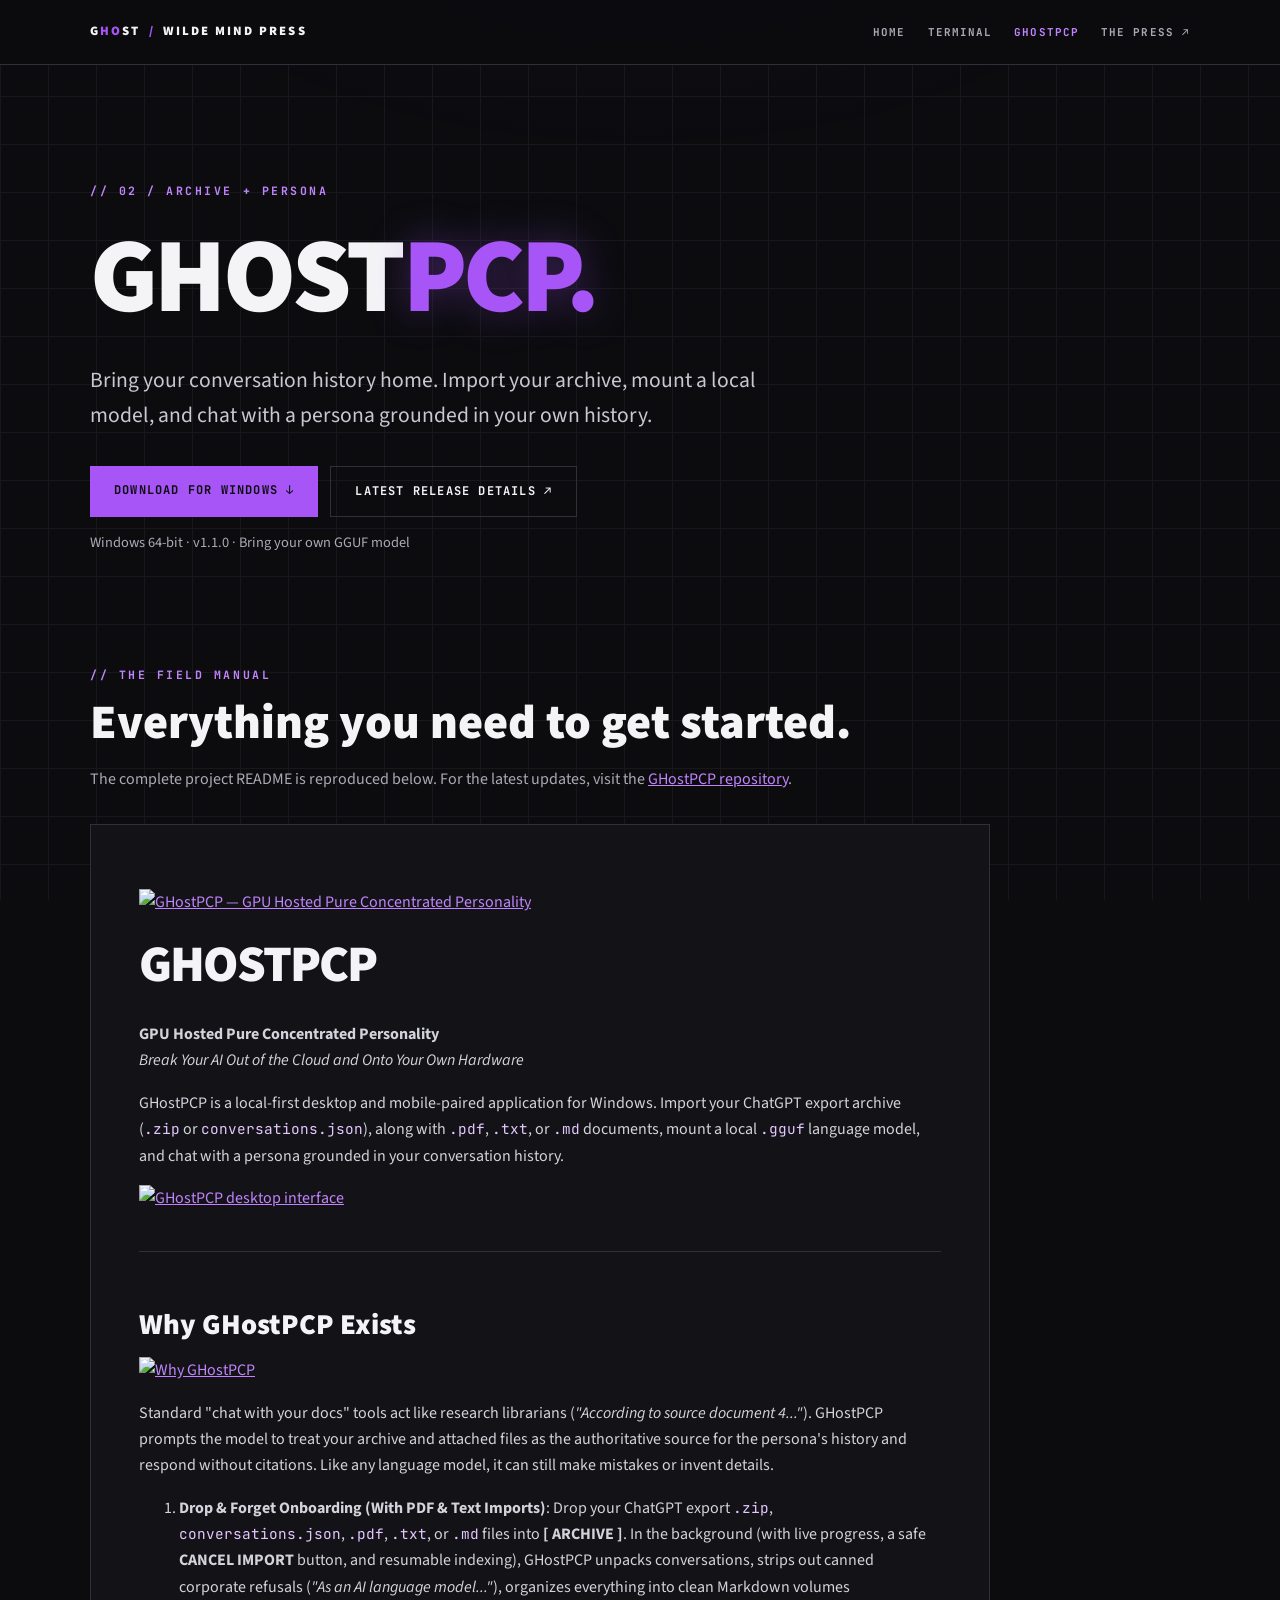
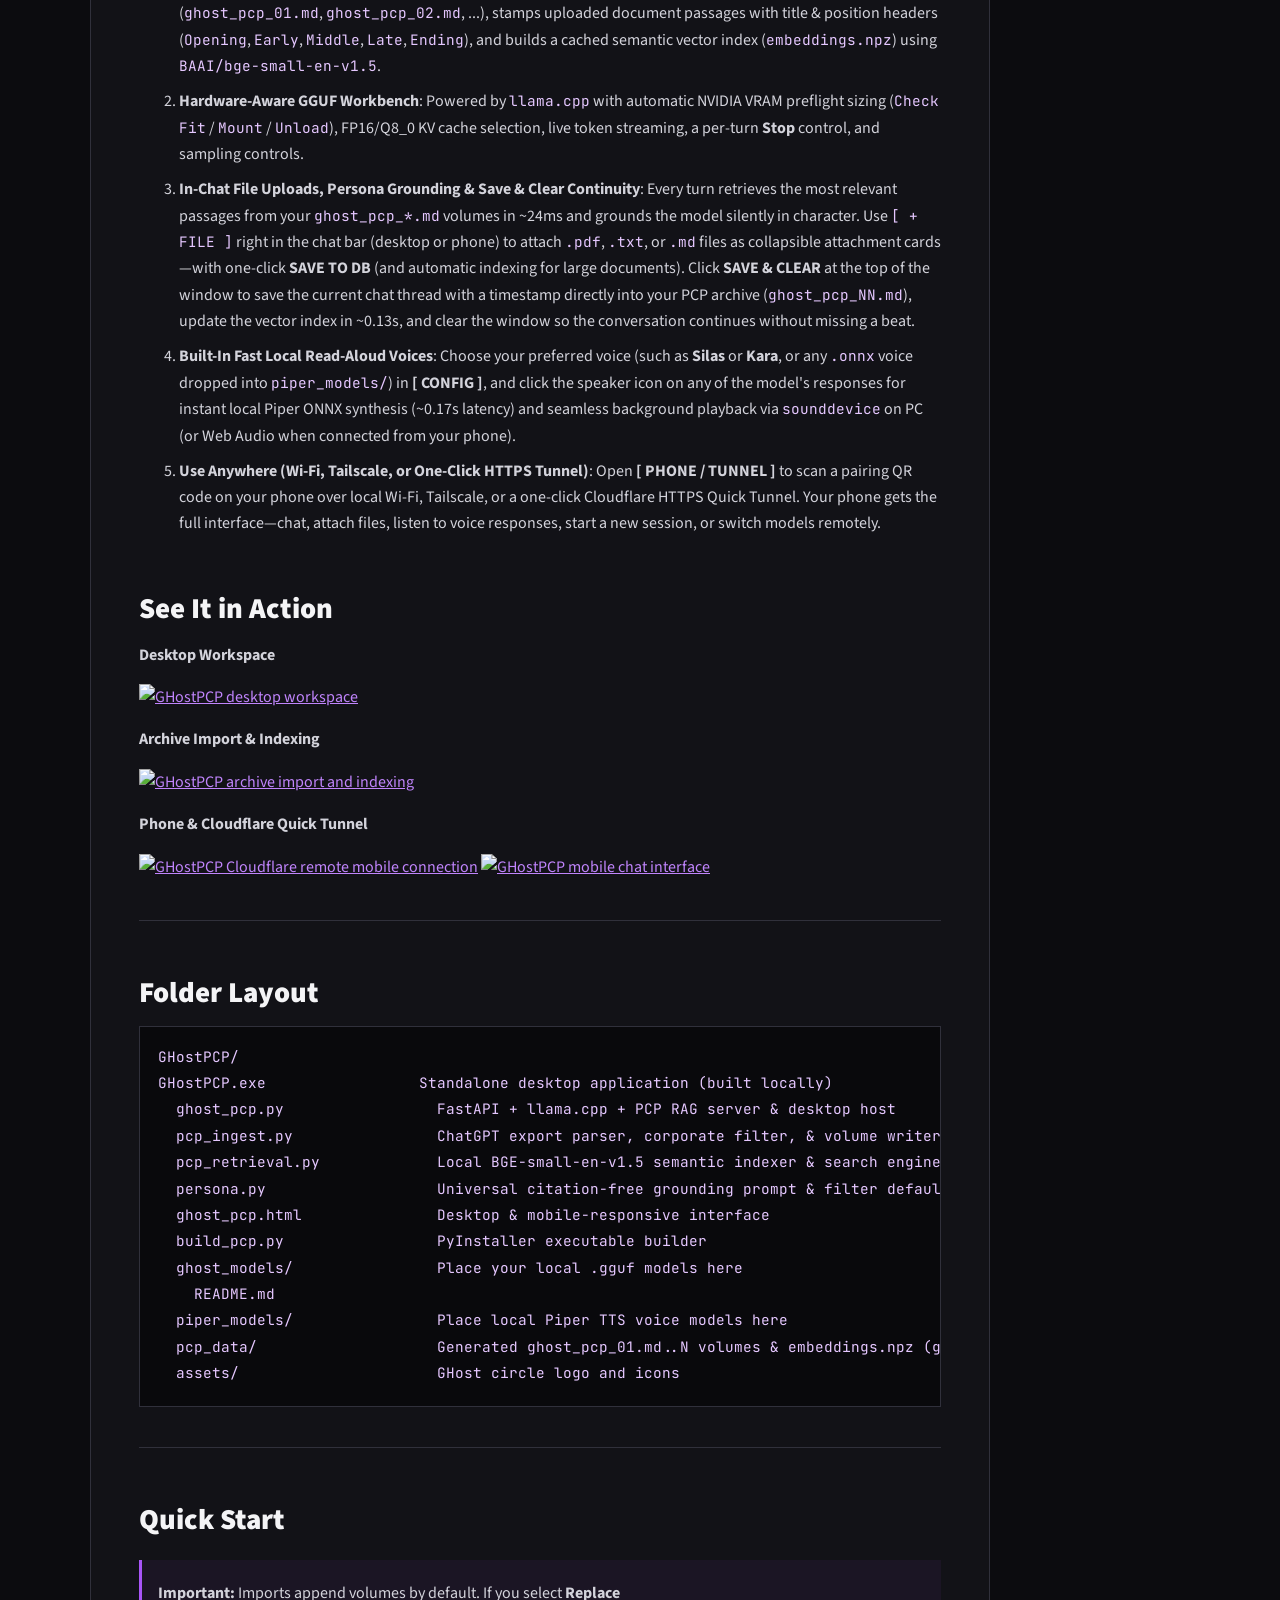
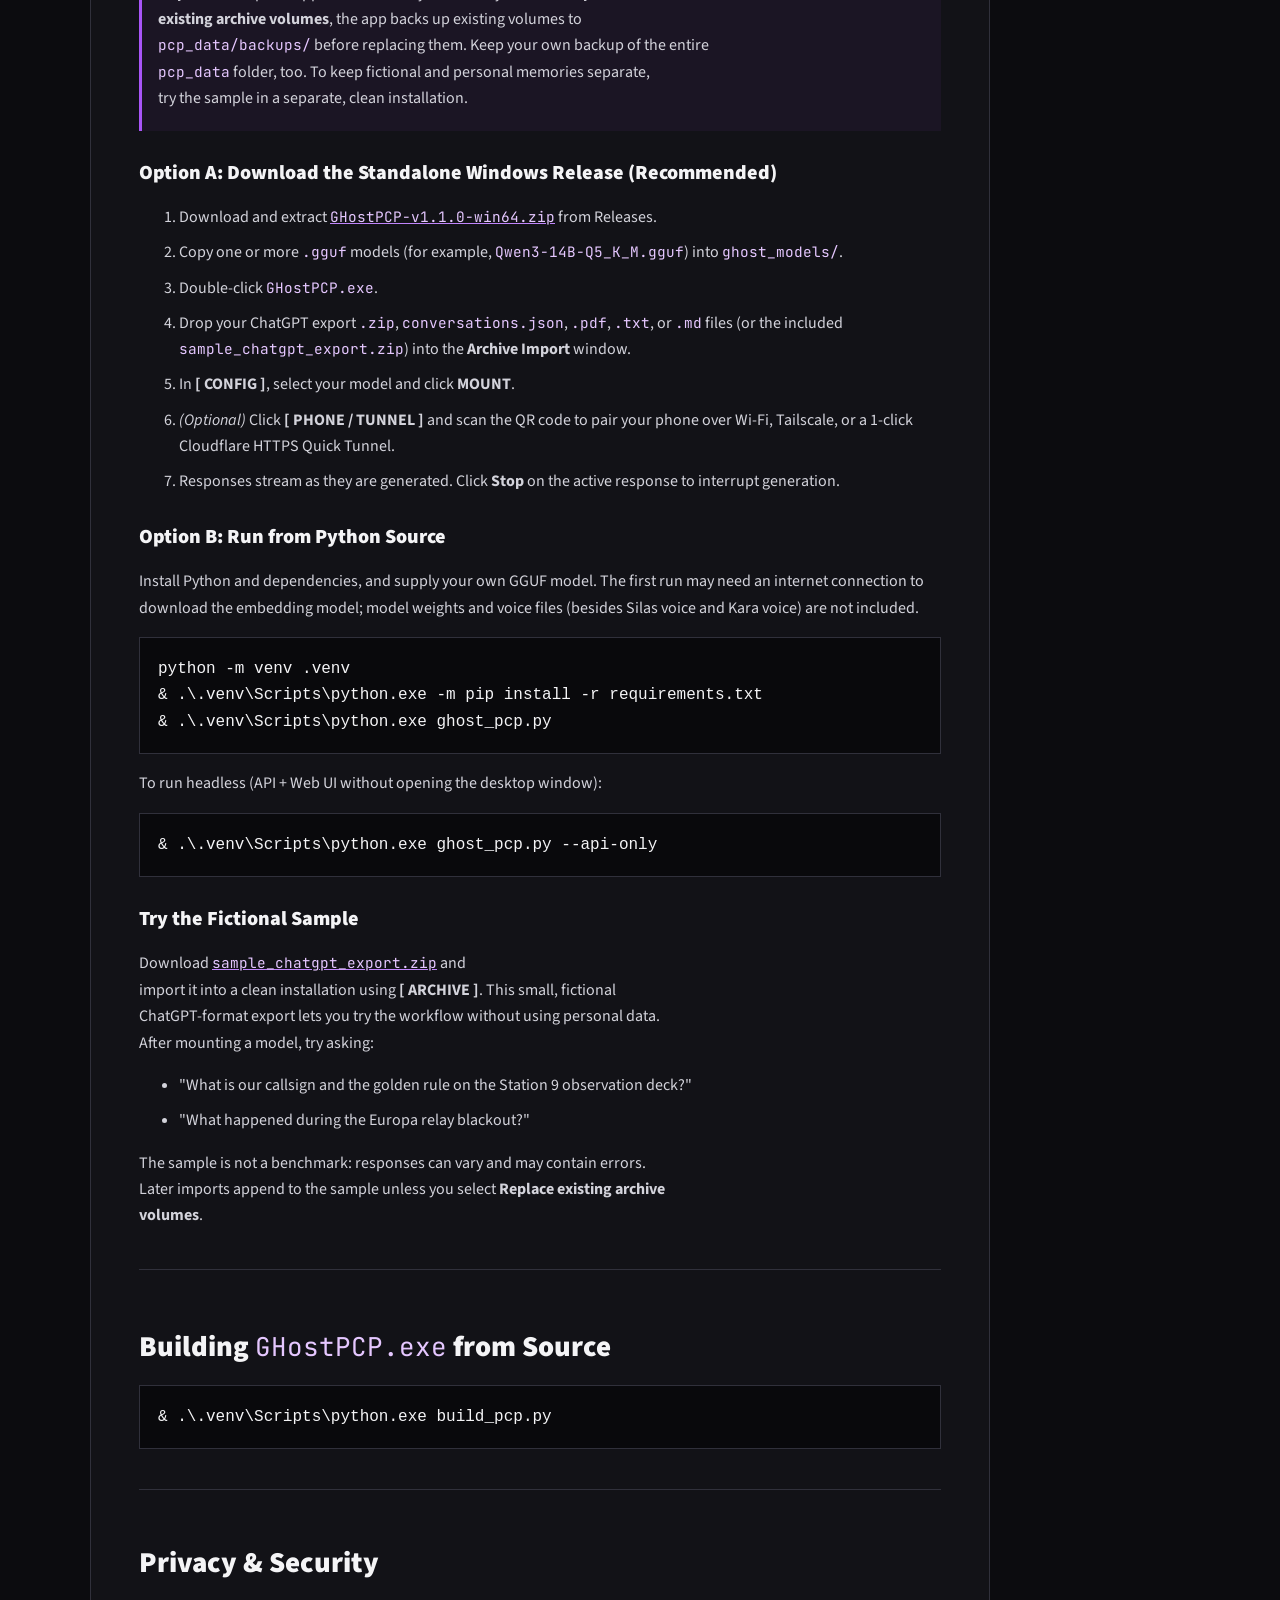
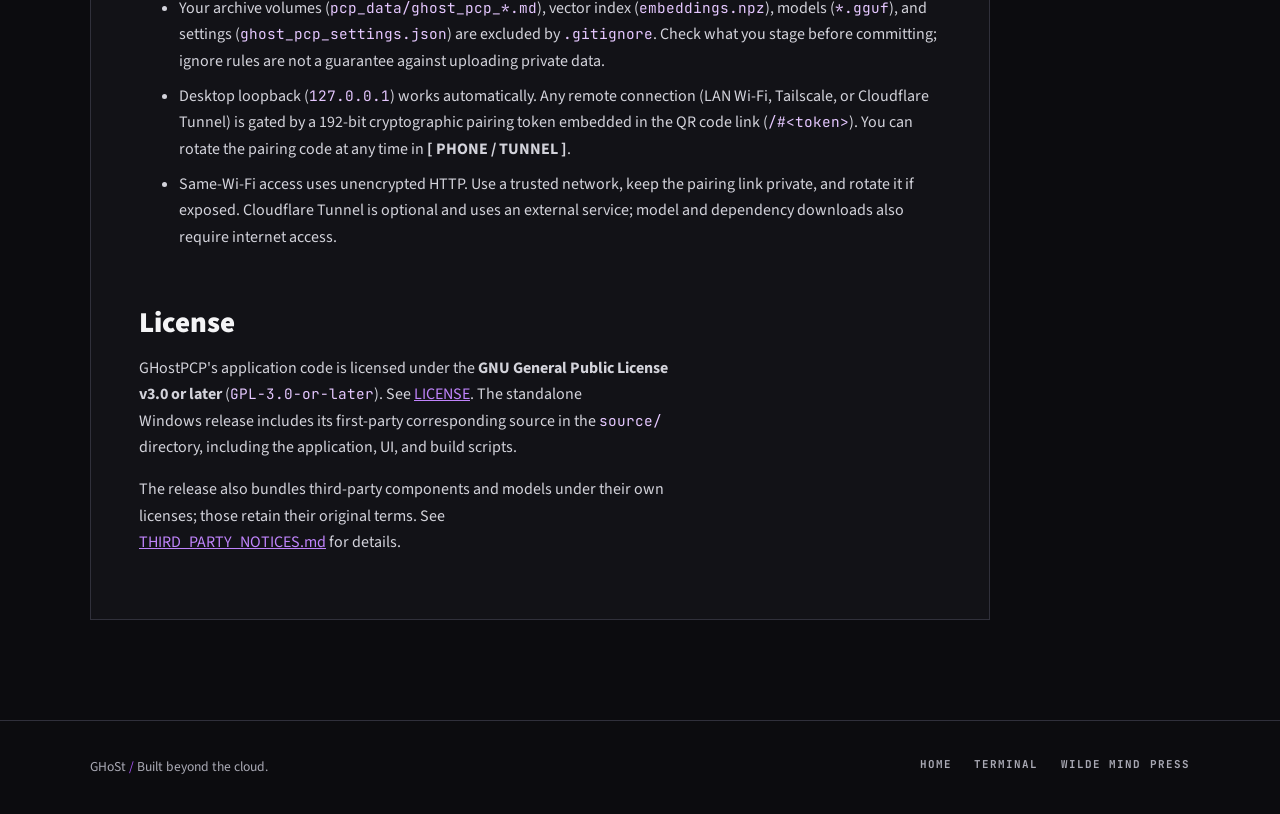
==== ghostpcp.html @ b147efc0 "Build GHoSt product website Co-authored-by: Copilot <223556219+Copilot@users.noreply.github.com>" ====
<!doctype html>
<html lang="en">
<head>
  <meta charset="utf-8">
  <meta name="viewport" content="width=device-width, initial-scale=1">
  <meta name="description" content="Download GHostPCP, a local-first AI chat app grounded in your conversation archive.">
  <title>GHostPCP | GHoSt</title>
  <link rel="icon" href="https://wildemindpress.com/favicon_new.png">
  <link rel="preconnect" href="https://fonts.googleapis.com">
  <link rel="preconnect" href="https://fonts.gstatic.com" crossorigin>
  <link href="https://fonts.googleapis.com/css2?family=Source+Sans+3:wght@400;600;700;900&family=JetBrains+Mono:wght@400;700&display=swap" rel="stylesheet">
  <link rel="stylesheet" href="style.css">
</head>
<body>
  <a class="skip-link" href="#main">Skip to content</a>
  <header class="site-header">
    <nav class="wrap nav" aria-label="Main navigation">
      <a class="brand" href="index.html">G<span>Ho</span>St <span class="brand-divider">/</span> Wilde Mind Press</a>
      <div class="nav-links">
        <a href="index.html">Home</a>
        <a href="terminal.html">Terminal</a>
        <a href="ghostpcp.html" aria-current="page">GHostPCP</a>
        <a href="https://wildemindpress.com/">The Press ↗</a>
      </div>
    </nav>
  </header>
  <main id="main" class="wrap">
    <section class="product-hero">
      <p class="kicker">// 02 / archive + persona</p>
      <h1>GHost<span>PCP.</span></h1>
      <p class="lede">Bring your conversation history home. Import your archive, mount a local model, and chat with a persona grounded in your own history.</p>
      <div class="button-row">
        <a class="button" href="https://github.com/realkellyspear/GHostPCP/releases/download/v1.1.0/GHostPCP-v1.1.0-win64.zip">Download for Windows ↓</a>
        <a class="button button-outline" href="https://github.com/realkellyspear/GHostPCP/releases/latest">Latest release details ↗</a>
      </div>
      <p class="fine-print">Windows 64-bit · v1.1.0 · Bring your own GGUF model</p>
    </section>
    <section class="docs-section" aria-labelledby="docs-title">
      <p class="kicker">// the field manual</p>
      <h2 id="docs-title">Everything you need to get started.</h2>
      <p class="docs-intro">The complete project README is reproduced below. For the latest updates, visit the <a href="https://github.com/realkellyspear/GHostPCP">GHostPCP repository</a>.</p>
      <div class="readme">
        <p dir="auto"><a target="_blank" rel="noopener noreferrer" href="https://raw.githubusercontent.com/realkellyspear/GHostPCP/main/GHostPCP%20Promo/1github_banner.jpg"><img src="https://raw.githubusercontent.com/realkellyspear/GHostPCP/main/GHostPCP%20Promo/1github_banner.jpg" alt="GHostPCP — GPU Hosted Pure Concentrated Personality" style="max-width: 100%;"></a></p>
<h1 dir="auto">GHostPCP</h1>
<p dir="auto"><strong>GPU Hosted Pure Concentrated Personality</strong><br>
<em>Break Your AI Out of the Cloud and Onto Your Own Hardware</em></p>
<p dir="auto">GHostPCP is a local-first desktop and mobile-paired application for Windows. Import your ChatGPT export archive (<code class="notranslate">.zip</code> or <code class="notranslate">conversations.json</code>), along with <code class="notranslate">.pdf</code>, <code class="notranslate">.txt</code>, or <code class="notranslate">.md</code> documents, mount a local <code class="notranslate">.gguf</code> language model, and chat with a persona grounded in your conversation history.</p>
<p dir="auto"><a target="_blank" rel="noopener noreferrer" href="https://raw.githubusercontent.com/realkellyspear/GHostPCP/main/GHostPCP%20Promo/ghost_pcp_first_screen.png"><img src="https://raw.githubusercontent.com/realkellyspear/GHostPCP/main/GHostPCP%20Promo/ghost_pcp_first_screen.png" alt="GHostPCP desktop interface" style="max-width: 100%;"></a></p>
<hr>
<h2 dir="auto">Why GHostPCP Exists</h2>
<p dir="auto"><a target="_blank" rel="noopener noreferrer" href="https://raw.githubusercontent.com/realkellyspear/GHostPCP/main/GHostPCP%20Promo/why_gpcp.png"><img src="https://raw.githubusercontent.com/realkellyspear/GHostPCP/main/GHostPCP%20Promo/why_gpcp.png" alt="Why GHostPCP" style="max-width: 100%;"></a></p>
<p dir="auto">Standard "chat with your docs" tools act like research librarians (<em>"According to source document 4..."</em>). GHostPCP prompts the model to treat your archive and attached files as the authoritative source for the persona's history and respond without citations. Like any language model, it can still make mistakes or invent details.</p>
<ol dir="auto">
<li><strong>Drop &amp; Forget Onboarding (With PDF &amp; Text Imports)</strong>: Drop your ChatGPT export <code class="notranslate">.zip</code>, <code class="notranslate">conversations.json</code>, <code class="notranslate">.pdf</code>, <code class="notranslate">.txt</code>, or <code class="notranslate">.md</code> files into <strong>[ ARCHIVE ]</strong>. In the background (with live progress, a safe <strong>CANCEL IMPORT</strong> button, and resumable indexing), GHostPCP unpacks conversations, strips out canned corporate refusals (<em>"As an AI language model..."</em>), organizes everything into clean Markdown volumes (<code class="notranslate">ghost_pcp_01.md</code>, <code class="notranslate">ghost_pcp_02.md</code>, ...), stamps uploaded document passages with title &amp; position headers (<code class="notranslate">Opening</code>, <code class="notranslate">Early</code>, <code class="notranslate">Middle</code>, <code class="notranslate">Late</code>, <code class="notranslate">Ending</code>), and builds a cached semantic vector index (<code class="notranslate">embeddings.npz</code>) using <code class="notranslate">BAAI/bge-small-en-v1.5</code>.</li>
<li><strong>Hardware-Aware GGUF Workbench</strong>: Powered by <code class="notranslate">llama.cpp</code> with automatic NVIDIA VRAM preflight sizing (<code class="notranslate">Check Fit</code> / <code class="notranslate">Mount</code> / <code class="notranslate">Unload</code>), FP16/Q8_0 KV cache selection, live token streaming, a per-turn <strong>Stop</strong> control, and sampling controls.</li>
<li><strong>In-Chat File Uploads, Persona Grounding &amp; Save &amp; Clear Continuity</strong>: Every turn retrieves the most relevant passages from your <code class="notranslate">ghost_pcp_*.md</code> volumes in ~24ms and grounds the model silently in character. Use <strong><code class="notranslate">[ + FILE ]</code></strong> right in the chat bar (desktop or phone) to attach <code class="notranslate">.pdf</code>, <code class="notranslate">.txt</code>, or <code class="notranslate">.md</code> files as collapsible attachment cards—with one-click <strong>SAVE TO DB</strong> (and automatic indexing for large documents). Click <strong>SAVE &amp; CLEAR</strong> at the top of the window to save the current chat thread with a timestamp directly into your PCP archive (<code class="notranslate">ghost_pcp_NN.md</code>), update the vector index in ~0.13s, and clear the window so the conversation continues without missing a beat.</li>
<li><strong>Built-In Fast Local Read-Aloud Voices</strong>: Choose your preferred voice (such as <strong>Silas</strong> or <strong>Kara</strong>, or any <code class="notranslate">.onnx</code> voice dropped into <code class="notranslate">piper_models/</code>) in <strong>[ CONFIG ]</strong>, and click the speaker icon on any of the model's responses for instant local Piper ONNX synthesis (~0.17s latency) and seamless background playback via <code class="notranslate">sounddevice</code> on PC (or Web Audio when connected from your phone).</li>
<li><strong>Use Anywhere (Wi-Fi, Tailscale, or One-Click HTTPS Tunnel)</strong>: Open <strong>[ PHONE / TUNNEL ]</strong> to scan a pairing QR code on your phone over local Wi-Fi, Tailscale, or a one-click Cloudflare HTTPS Quick Tunnel. Your phone gets the full interface—chat, attach files, listen to voice responses, start a new session, or switch models remotely.</li>
</ol>
<h2 dir="auto">See It in Action</h2>
<p dir="auto"><strong>Desktop Workspace</strong></p>
<p dir="auto"><a target="_blank" rel="noopener noreferrer" href="https://raw.githubusercontent.com/realkellyspear/GHostPCP/main/GHostPCP%20Promo/pcp_welcome.png"><img src="https://raw.githubusercontent.com/realkellyspear/GHostPCP/main/GHostPCP%20Promo/pcp_welcome.png" alt="GHostPCP desktop workspace" width="700" style="max-width: 100%;"></a></p>
<p dir="auto"><strong>Archive Import &amp; Indexing</strong></p>
<p dir="auto"><a target="_blank" rel="noopener noreferrer" href="https://raw.githubusercontent.com/realkellyspear/GHostPCP/main/GHostPCP%20Promo/ingest_screen.png"><img src="https://raw.githubusercontent.com/realkellyspear/GHostPCP/main/GHostPCP%20Promo/ingest_screen.png" alt="GHostPCP archive import and indexing" width="600" style="max-width: 100%;"></a></p>
<p dir="auto"><strong>Phone &amp; Cloudflare Quick Tunnel</strong></p>
<p dir="auto"><a target="_blank" rel="noopener noreferrer" href="https://raw.githubusercontent.com/realkellyspear/GHostPCP/main/GHostPCP%20Promo/cloudflare_page.png"><img src="https://raw.githubusercontent.com/realkellyspear/GHostPCP/main/GHostPCP%20Promo/cloudflare_page.png" alt="GHostPCP Cloudflare remote mobile connection" width="400" style="max-width: 100%;"></a> <a target="_blank" rel="noopener noreferrer" href="https://raw.githubusercontent.com/realkellyspear/GHostPCP/main/GHostPCP%20Promo/pcp_phone.png"><img src="https://raw.githubusercontent.com/realkellyspear/GHostPCP/main/GHostPCP%20Promo/pcp_phone.png" alt="GHostPCP mobile chat interface" width="260" style="max-width: 100%;"></a></p>
<hr>
<h2 dir="auto">Folder Layout</h2>
<pre lang="text" class="notranslate"><code class="notranslate">GHostPCP/
GHostPCP.exe                 Standalone desktop application (built locally)
  ghost_pcp.py                 FastAPI + llama.cpp + PCP RAG server &amp; desktop host
  pcp_ingest.py                ChatGPT export parser, corporate filter, &amp; volume writer
  pcp_retrieval.py             Local BGE-small-en-v1.5 semantic indexer &amp; search engine
  persona.py                   Universal citation-free grounding prompt &amp; filter defaults
  ghost_pcp.html               Desktop &amp; mobile-responsive interface
  build_pcp.py                 PyInstaller executable builder
  ghost_models/                Place your local .gguf models here
    README.md
  piper_models/                Place local Piper TTS voice models here
  pcp_data/                    Generated ghost_pcp_01.md..N volumes &amp; embeddings.npz (git-ignored)
  assets/                      GHost circle logo and icons
</code></pre>
<hr>
<h2 dir="auto">Quick Start</h2>
<blockquote>
<p dir="auto"><strong>Important:</strong> Imports append volumes by default. If you select <strong>Replace<br>
existing archive volumes</strong>, the app backs up existing volumes to<br>
<code class="notranslate">pcp_data/backups/</code> before replacing them. Keep your own backup of the entire<br>
<code class="notranslate">pcp_data</code> folder, too. To keep fictional and personal memories separate,<br>
try the sample in a separate, clean installation.</p>
</blockquote>
<h3 dir="auto">Option A: Download the Standalone Windows Release (Recommended)</h3>
<ol dir="auto">
<li>Download and extract <strong><a href="https://github.com/realkellyspear/GHostPCP/releases/latest"><code class="notranslate">GHostPCP-v1.1.0-win64.zip</code></a></strong> from Releases.</li>
<li>Copy one or more <code class="notranslate">.gguf</code> models (for example, <code class="notranslate">Qwen3-14B-Q5_K_M.gguf</code>) into <code class="notranslate">ghost_models/</code>.</li>
<li>Double-click <strong><code class="notranslate">GHostPCP.exe</code></strong>.</li>
<li>Drop your ChatGPT export <code class="notranslate">.zip</code>, <code class="notranslate">conversations.json</code>, <code class="notranslate">.pdf</code>, <code class="notranslate">.txt</code>, or <code class="notranslate">.md</code> files (or the included <code class="notranslate">sample_chatgpt_export.zip</code>) into the <strong>Archive Import</strong> window.</li>
<li>In <strong>[ CONFIG ]</strong>, select your model and click <strong>MOUNT</strong>.</li>
<li><em>(Optional)</em> Click <strong>[ PHONE / TUNNEL ]</strong> and scan the QR code to pair your phone over Wi-Fi, Tailscale, or a 1-click Cloudflare HTTPS Quick Tunnel.</li>
<li>Responses stream as they are generated. Click <strong>Stop</strong> on the active response to interrupt generation.</li>
</ol>
<h3 dir="auto">Option B: Run from Python Source</h3>
<p dir="auto">Install Python and dependencies, and supply your own GGUF model. The first run may need an internet connection to download the embedding model; model weights and voice files (besides Silas voice and Kara voice) are not included.</p>
<div class="highlight highlight-source-powershell" dir="auto"><pre class="notranslate">python <span class="pl-k">-</span>m venv .venv
<span class="pl-k">&amp;</span> .\.venv\Scripts\<span class="pl-c1">python.exe</span> <span class="pl-k">-</span>m pip install <span class="pl-k">-</span>r requirements.txt
<span class="pl-k">&amp;</span> .\.venv\Scripts\<span class="pl-c1">python.exe</span> ghost_pcp.py</pre></div>
<p dir="auto">To run headless (API + Web UI without opening the desktop window):</p>
<div class="highlight highlight-source-powershell" dir="auto"><pre class="notranslate"><span class="pl-k">&amp;</span> .\.venv\Scripts\<span class="pl-c1">python.exe</span> ghost_pcp.py <span class="pl-k">--</span>api<span class="pl-k">-</span>only</pre></div>
<h3 dir="auto">Try the Fictional Sample</h3>
<p dir="auto">Download <a href="https://raw.githubusercontent.com/realkellyspear/GHostPCP/main/examples/sample_chatgpt_export.zip"><code class="notranslate">sample_chatgpt_export.zip</code></a> and<br>
import it into a clean installation using <strong>[ ARCHIVE ]</strong>. This small, fictional<br>
ChatGPT-format export lets you try the workflow without using personal data.<br>
After mounting a model, try asking:</p>
<ul dir="auto">
<li>"What is our callsign and the golden rule on the Station 9 observation deck?"</li>
<li>"What happened during the Europa relay blackout?"</li>
</ul>
<p dir="auto">The sample is not a benchmark: responses can vary and may contain errors.<br>
Later imports append to the sample unless you select <strong>Replace existing archive<br>
volumes</strong>.</p>
<hr>
<h2 dir="auto">Building <code class="notranslate">GHostPCP.exe</code> from Source</h2>
<div class="highlight highlight-source-powershell" dir="auto"><pre class="notranslate"><span class="pl-k">&amp;</span> .\.venv\Scripts\<span class="pl-c1">python.exe</span> build_pcp.py</pre></div>
<hr>
<h2 dir="auto">Privacy &amp; Security</h2>
<ul dir="auto">
<li>Your archive volumes (<code class="notranslate">pcp_data/ghost_pcp_*.md</code>), vector index (<code class="notranslate">embeddings.npz</code>), models (<code class="notranslate">*.gguf</code>), and settings (<code class="notranslate">ghost_pcp_settings.json</code>) are excluded by <code class="notranslate">.gitignore</code>. Check what you stage before committing; ignore rules are not a guarantee against uploading private data.</li>
<li>Desktop loopback (<code class="notranslate">127.0.0.1</code>) works automatically. Any remote connection (LAN Wi-Fi, Tailscale, or Cloudflare Tunnel) is gated by a 192-bit cryptographic pairing token embedded in the QR code link (<code class="notranslate">/#&lt;token&gt;</code>). You can rotate the pairing code at any time in <strong>[ PHONE / TUNNEL ]</strong>.</li>
<li>Same-Wi-Fi access uses unencrypted HTTP. Use a trusted network, keep the pairing link private, and rotate it if exposed. Cloudflare Tunnel is optional and uses an external service; model and dependency downloads also require internet access.</li>
</ul>
<h2 dir="auto">License</h2>
<p dir="auto">GHostPCP's application code is licensed under the <strong>GNU General Public License<br>
v3.0 or later</strong> (<code class="notranslate">GPL-3.0-or-later</code>). See <a href="https://github.com/realkellyspear/GHostPCP/blob/main/LICENSE">LICENSE</a>. The standalone<br>
Windows release includes its first-party corresponding source in the <code class="notranslate">source/</code><br>
directory, including the application, UI, and build scripts.</p>
<p dir="auto">The release also bundles third-party components and models under their own<br>
licenses; those retain their original terms. See<br>
<a href="https://github.com/realkellyspear/GHostPCP/blob/main/THIRD_PARTY_NOTICES.md">THIRD_PARTY_NOTICES.md</a> for details.</p>
      </div>
    </section>
  </main>
  <footer class="site-footer">
    <div class="wrap footer-inner">
      <span>GHoSt <span class="accent">/</span> Built beyond the cloud.</span>
      <div><a href="index.html">Home</a><a href="terminal.html">Terminal</a><a href="https://wildemindpress.com/">Wilde Mind Press</a></div>
    </div>
  </footer>
</body>
</html>
---- style.css ----
:root {
  color-scheme: dark;
  --bg: #0c0c0f;
  --panel: #121217;
  --ink: #f4f4f6;
  --muted: #aaaab5;
  --purple: #a855f7;
  --bright: #c084fc;
  --line: #30303b;
}

* { box-sizing: border-box; }
html { scroll-behavior: smooth; }
body {
  margin: 0;
  background: var(--bg);
  color: var(--ink);
  font: 400 1rem/1.65 "Source Sans 3", sans-serif;
}
body::before {
  content: "";
  position: fixed;
  inset: 0;
  background: radial-gradient(ellipse 60% 40% at 50% -10%, rgba(168, 85, 247, .12), transparent 70%),
    linear-gradient(var(--line) 1px, transparent 1px),
    linear-gradient(90deg, var(--line) 1px, transparent 1px);
  background-size: auto, 48px 48px, 48px 48px;
  opacity: .35;
  pointer-events: none;
  z-index: -1;
}
a { color: var(--bright); }
a:hover { color: #e4c2ff; }
a:focus-visible { outline: 3px solid var(--bright); outline-offset: 4px; }
.skip-link { position: absolute; top: -100px; left: 1rem; z-index: 20; padding: .5rem 1rem; background: var(--ink); color: var(--bg); }
.skip-link:focus { top: 1rem; color: var(--bg); }
.wrap { width: min(1100px, 100% - 48px); margin-inline: auto; }
.site-header { border-bottom: 1px solid var(--line); background: rgba(12, 12, 15, .95); }
.nav { min-height: 64px; display: flex; justify-content: space-between; align-items: center; gap: 20px; }
.brand { color: var(--ink); font-size: .8rem; font-weight: 900; letter-spacing: .16em; text-transform: uppercase; text-decoration: none; }
.brand span, .accent { color: var(--purple); }
.brand-divider { padding-inline: .25em; }
.nav-links, .footer-inner div { display: flex; flex-wrap: wrap; gap: 22px; }
.nav-links a, .footer-inner a { color: var(--muted); font: 700 .68rem/1.5 "JetBrains Mono", monospace; letter-spacing: .1em; text-transform: uppercase; text-decoration: none; }
.nav-links a:hover, .nav-links a[aria-current="page"], .footer-inner a:hover { color: var(--bright); }
.hero { max-width: 800px; padding: 120px 0 110px; }
.product-hero { max-width: 900px; padding: 105px 0 85px; }
.kicker, .card-number { color: var(--bright); font: 700 .72rem/1.5 "JetBrains Mono", monospace; letter-spacing: .22em; text-transform: uppercase; }
h1, h2, h3 { font-weight: 900; line-height: 1.08; }
h1 { margin: 22px 0 28px; font-size: clamp(3.2rem, 9vw, 6.6rem); letter-spacing: -.035em; text-transform: uppercase; }
h1 span { color: var(--purple); text-shadow: 0 0 40px rgba(168, 85, 247, .35); }
h2 { font-size: clamp(2rem, 4vw, 3rem); margin: 15px 0; }
.lede { max-width: 680px; color: #c8c8d1; font-size: clamp(1.15rem, 2vw, 1.35rem); }
.hero-note, .fine-print { color: var(--muted); }
.hero-note { margin: 26px 0 34px; }
.button-row { display: flex; flex-wrap: wrap; gap: 12px; margin-top: 32px; }
.button { display: inline-block; padding: 16px 24px; background: var(--purple); color: var(--bg); font: 700 .75rem/1.4 "JetBrains Mono", monospace; letter-spacing: .1em; text-align: center; text-decoration: none; text-transform: uppercase; }
.button:hover { background: var(--bright); color: var(--bg); box-shadow: 0 0 30px rgba(168, 85, 247, .3); }
.button-outline { border: 1px solid var(--line); background: transparent; color: var(--ink); }
.button-outline:hover { border-color: var(--purple); background: transparent; color: var(--bright); box-shadow: none; }
.fine-print { font-size: .9rem; }
.tools-section { padding: 0 0 100px; }
.section-heading { display: flex; align-items: end; justify-content: space-between; gap: 20px; margin-bottom: 28px; }
.section-heading > p { color: var(--muted); }
.tool-grid { display: grid; grid-template-columns: repeat(2, minmax(0, 1fr)); gap: 20px; }
.tool-card { display: flex; flex-direction: column; padding: 32px; border: 1px solid var(--line); background: var(--panel); }
.tool-card h3 { margin: 20px 0 8px; font-size: 1.8rem; }
.tool-card > p:not(.card-number) { color: #c8c8d1; }
.text-link { margin-top: auto; padding-top: 20px; color: var(--bright); font: 700 .75rem/1.5 "JetBrains Mono", monospace; letter-spacing: .08em; text-decoration: none; text-transform: uppercase; }
.text-link:hover { text-decoration: underline; }
.docs-section { padding: 0 0 100px; }
.docs-intro { color: var(--muted); margin-bottom: 32px; }
.readme { max-width: 900px; padding: clamp(20px, 4vw, 48px); background: var(--panel); border: 1px solid var(--line); overflow-wrap: anywhere; }
.readme h1 { font-size: clamp(2rem, 5vw, 3.2rem); }
.readme h2 { font-size: 1.8rem; margin-top: 2em; }
.readme h3 { font-size: 1.25rem; margin-top: 1.6em; }
.readme p, .readme li { color: #d3d3db; }
.readme li { margin: .55em 0; }
.readme img { max-width: 100%; height: auto; }
.readme hr { border: 0; border-top: 1px solid var(--line); margin: 2.5rem 0; }
.readme code { font: .9em/1.6 "JetBrains Mono", monospace; color: #e5c7ff; }
.readme pre { padding: 18px; overflow-x: auto; background: #09090c; border: 1px solid var(--line); overflow-wrap: normal; }
.readme blockquote { margin: 1.5em 0; padding: .2em 1em; border-left: 3px solid var(--purple); background: #1b1524; }
.site-footer { border-top: 1px solid var(--line); background: var(--bg); }
.footer-inner { display: flex; justify-content: space-between; flex-wrap: wrap; gap: 24px; padding-block: 35px; color: var(--muted); font-size: .85rem; }
@media (max-width: 680px) {
  .nav { align-items: flex-start; flex-direction: column; padding-block: 16px; }
  .nav-links { gap: 12px 18px; }
  .hero { padding: 80px 0; }
  .product-hero { padding: 70px 0; }
  .section-heading { align-items: flex-start; flex-direction: column; }
  .tool-grid { grid-template-columns: 1fr; }
  .tool-card { padding: 24px; }
}
@media (prefers-reduced-motion: reduce) { html { scroll-behavior: auto; } }
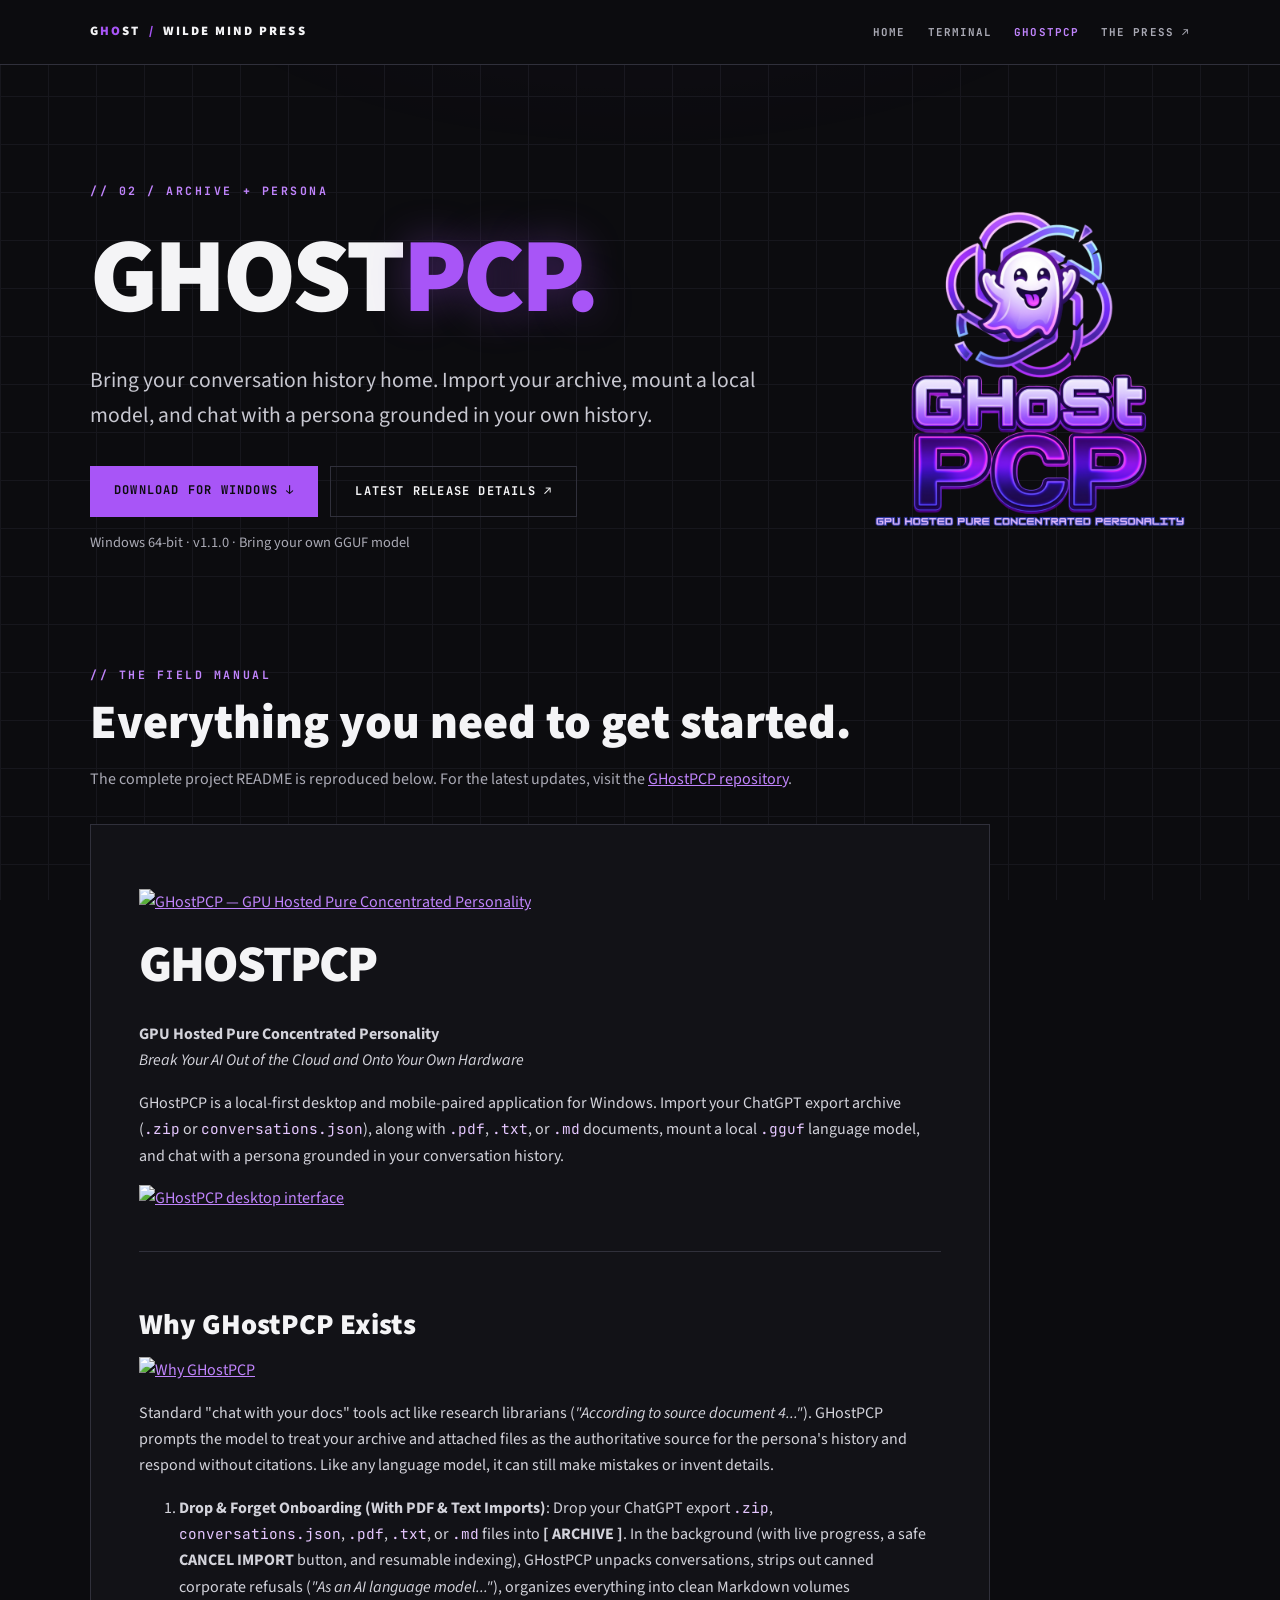
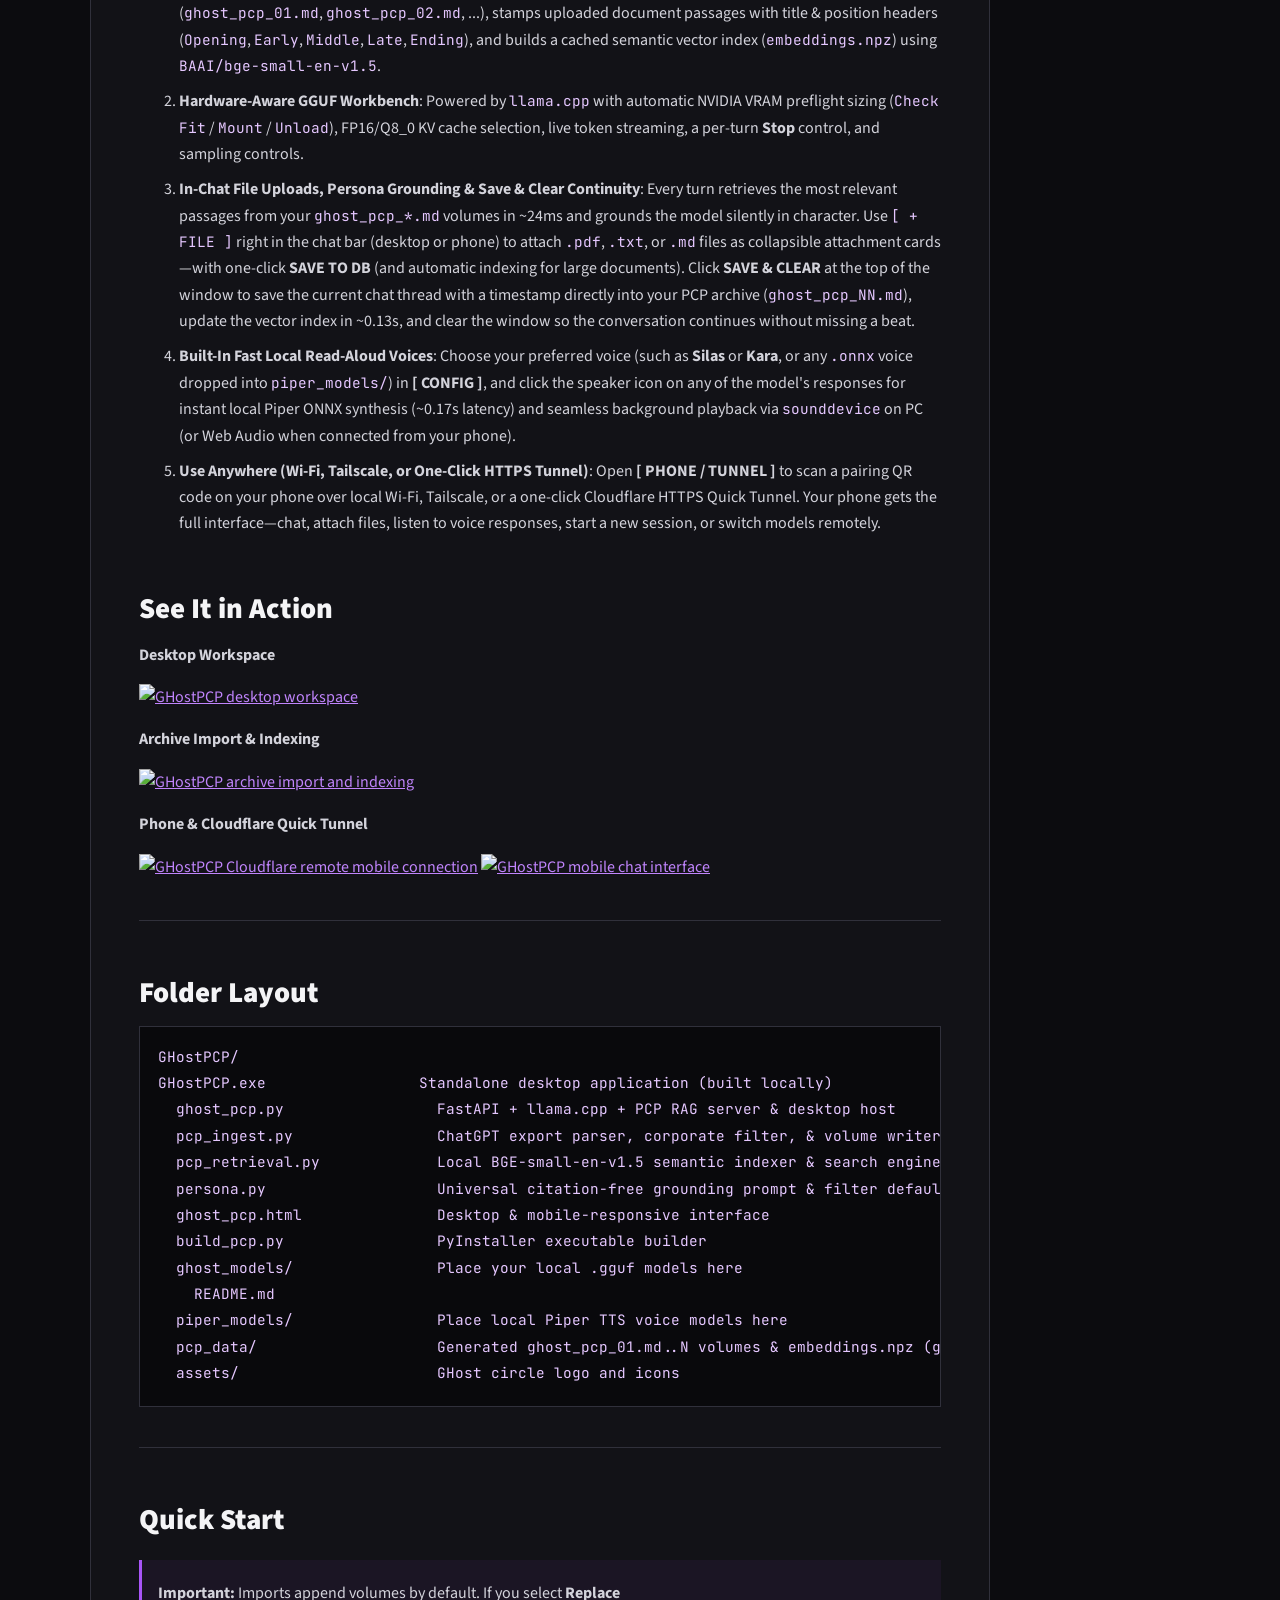
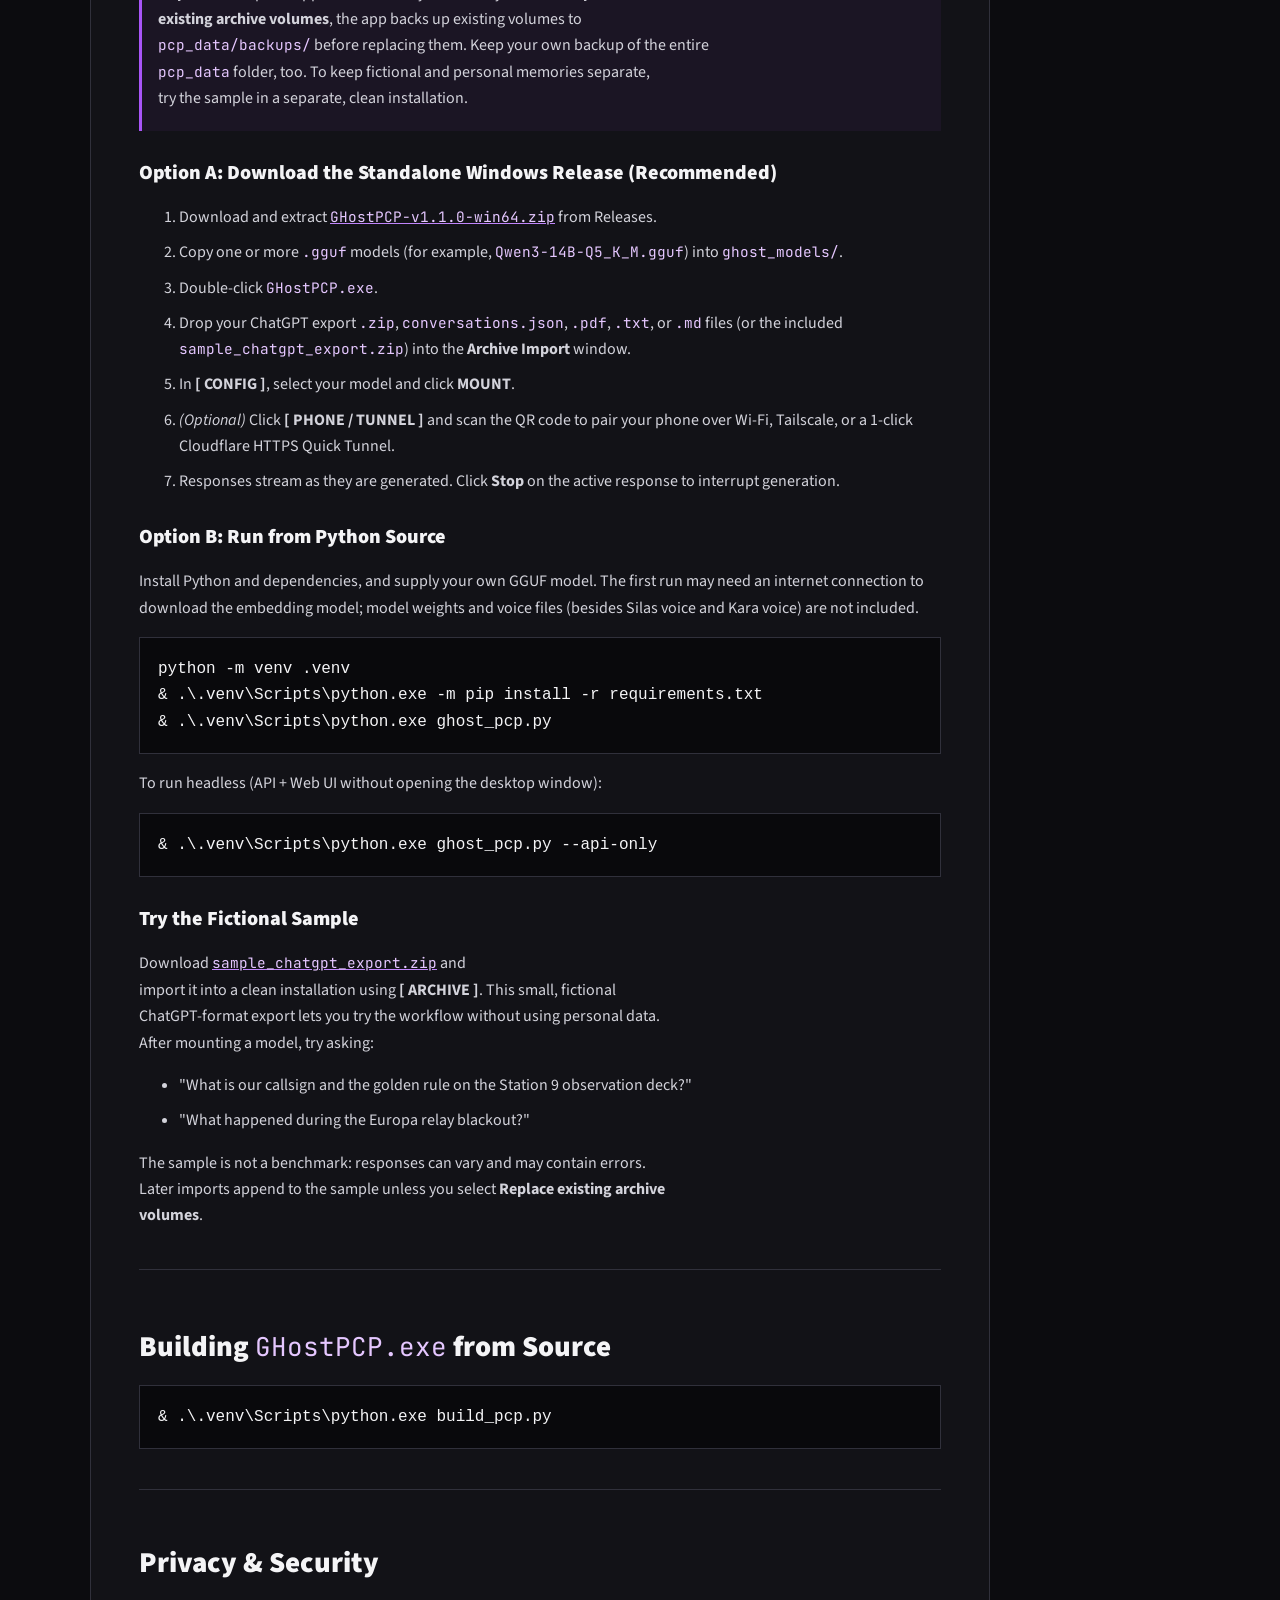
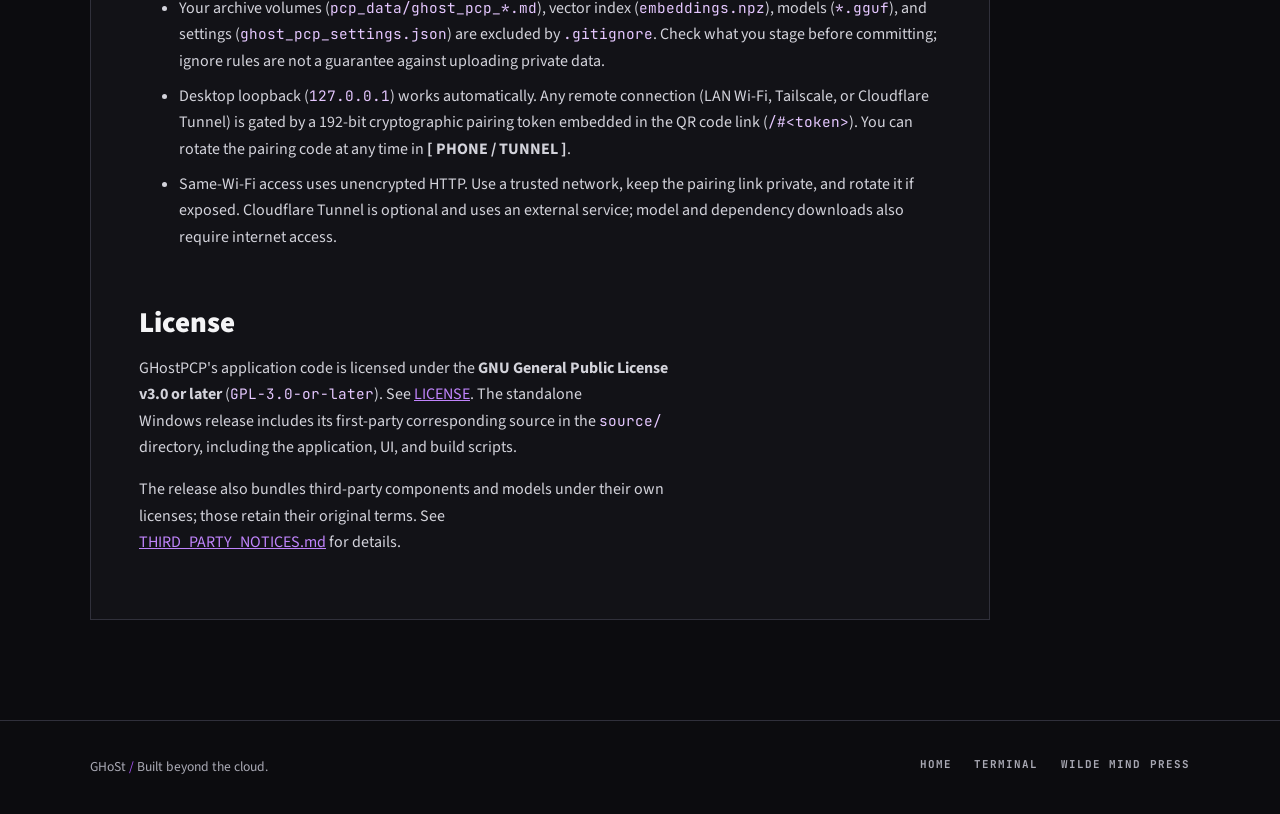
==== commit 4d81cb1b: "Add GHoSt artwork and Terminal color theme Co-authored-by: Copilot <223556219+Copilot@users.noreply." ====
--- a/ghostpcp.html
+++ b/ghostpcp.html
@@ -26,6 +26,7 @@
   </header>
   <main id="main" class="wrap">
     <section class="product-hero">
+      <div class="product-copy">
       <p class="kicker">// 02 / archive + persona</p>
       <h1>GHost<span>PCP.</span></h1>
       <p class="lede">Bring your conversation history home. Import your archive, mount a local model, and chat with a persona grounded in your own history.</p>
@@ -34,6 +35,8 @@
         <a class="button button-outline" href="https://github.com/realkellyspear/GHostPCP/releases/latest">Latest release details ↗</a>
       </div>
       <p class="fine-print">Windows 64-bit · v1.1.0 · Bring your own GGUF model</p>
+      </div>
+      <img class="product-art" src="assets/ghostpcp_vertical.png" width="800" height="800" alt="GHostPCP's purple ghost mascot and logo">
     </section>
     <section class="docs-section" aria-labelledby="docs-title">
       <p class="kicker">// the field manual</p>
--- a/style.css
+++ b/style.css
@@ -7,6 +7,23 @@
   --purple: #a855f7;
   --bright: #c084fc;
   --line: #30303b;
+  --glow: 168, 85, 247;
+  --link-hover: #e4c2ff;
+  --code: #e5c7ff;
+  --quote-bg: #1b1524;
+}
+.theme-terminal {
+  --bg: #071017;
+  --panel: #0c1921;
+  --ink: #effcff;
+  --muted: #a7bdc5;
+  --purple: #26e0df;
+  --bright: #70eeff;
+  --line: #20424c;
+  --glow: 0, 213, 245;
+  --link-hover: #c5faff;
+  --code: #a4f6f3;
+  --quote-bg: #0c252c;
 }
 
 * { box-sizing: border-box; }
@@ -21,7 +38,7 @@
   content: "";
   position: fixed;
   inset: 0;
-  background: radial-gradient(ellipse 60% 40% at 50% -10%, rgba(168, 85, 247, .12), transparent 70%),
+  background: radial-gradient(ellipse 60% 40% at 50% -10%, rgba(var(--glow), .12), transparent 70%),
     linear-gradient(var(--line) 1px, transparent 1px),
     linear-gradient(90deg, var(--line) 1px, transparent 1px);
   background-size: auto, 48px 48px, 48px 48px;
@@ -30,12 +47,12 @@
   z-index: -1;
 }
 a { color: var(--bright); }
-a:hover { color: #e4c2ff; }
+a:hover { color: var(--link-hover); }
 a:focus-visible { outline: 3px solid var(--bright); outline-offset: 4px; }
 .skip-link { position: absolute; top: -100px; left: 1rem; z-index: 20; padding: .5rem 1rem; background: var(--ink); color: var(--bg); }
 .skip-link:focus { top: 1rem; color: var(--bg); }
 .wrap { width: min(1100px, 100% - 48px); margin-inline: auto; }
-.site-header { border-bottom: 1px solid var(--line); background: rgba(12, 12, 15, .95); }
+.site-header { border-bottom: 1px solid var(--line); background: var(--bg); }
 .nav { min-height: 64px; display: flex; justify-content: space-between; align-items: center; gap: 20px; }
 .brand { color: var(--ink); font-size: .8rem; font-weight: 900; letter-spacing: .16em; text-transform: uppercase; text-decoration: none; }
 .brand span, .accent { color: var(--purple); }
@@ -43,19 +60,23 @@
 .nav-links, .footer-inner div { display: flex; flex-wrap: wrap; gap: 22px; }
 .nav-links a, .footer-inner a { color: var(--muted); font: 700 .68rem/1.5 "JetBrains Mono", monospace; letter-spacing: .1em; text-transform: uppercase; text-decoration: none; }
 .nav-links a:hover, .nav-links a[aria-current="page"], .footer-inner a:hover { color: var(--bright); }
-.hero { max-width: 800px; padding: 120px 0 110px; }
-.product-hero { max-width: 900px; padding: 105px 0 85px; }
+.hero { padding: 70px 0 110px; }
+.suite-banner { display: block; max-width: 1100px; margin: 0 auto 60px; }
+.suite-banner img { display: block; width: 100%; height: auto; }
+.product-hero { display: grid; grid-template-columns: minmax(0, 1fr) minmax(0, min(320px, 35%)); align-items: center; gap: 30px; padding: 105px 0 85px; }
+.product-copy { min-width: 0; }
+.product-art { display: block; width: 100%; height: auto; }
 .kicker, .card-number { color: var(--bright); font: 700 .72rem/1.5 "JetBrains Mono", monospace; letter-spacing: .22em; text-transform: uppercase; }
 h1, h2, h3 { font-weight: 900; line-height: 1.08; }
 h1 { margin: 22px 0 28px; font-size: clamp(3.2rem, 9vw, 6.6rem); letter-spacing: -.035em; text-transform: uppercase; }
-h1 span { color: var(--purple); text-shadow: 0 0 40px rgba(168, 85, 247, .35); }
+h1 span { color: var(--purple); text-shadow: 0 0 40px rgba(var(--glow), .35); }
 h2 { font-size: clamp(2rem, 4vw, 3rem); margin: 15px 0; }
 .lede { max-width: 680px; color: #c8c8d1; font-size: clamp(1.15rem, 2vw, 1.35rem); }
 .hero-note, .fine-print { color: var(--muted); }
 .hero-note { margin: 26px 0 34px; }
 .button-row { display: flex; flex-wrap: wrap; gap: 12px; margin-top: 32px; }
 .button { display: inline-block; padding: 16px 24px; background: var(--purple); color: var(--bg); font: 700 .75rem/1.4 "JetBrains Mono", monospace; letter-spacing: .1em; text-align: center; text-decoration: none; text-transform: uppercase; }
-.button:hover { background: var(--bright); color: var(--bg); box-shadow: 0 0 30px rgba(168, 85, 247, .3); }
+.button:hover { background: var(--bright); color: var(--bg); box-shadow: 0 0 30px rgba(var(--glow), .3); }
 .button-outline { border: 1px solid var(--line); background: transparent; color: var(--ink); }
 .button-outline:hover { border-color: var(--purple); background: transparent; color: var(--bright); box-shadow: none; }
 .fine-print { font-size: .9rem; }
@@ -64,6 +85,7 @@
 .section-heading > p { color: var(--muted); }
 .tool-grid { display: grid; grid-template-columns: repeat(2, minmax(0, 1fr)); gap: 20px; }
 .tool-card { display: flex; flex-direction: column; padding: 32px; border: 1px solid var(--line); background: var(--panel); }
+.card-art { width: min(100%, 180px); height: auto; align-self: center; margin-bottom: 18px; }
 .tool-card h3 { margin: 20px 0 8px; font-size: 1.8rem; }
 .tool-card > p:not(.card-number) { color: #c8c8d1; }
 .text-link { margin-top: auto; padding-top: 20px; color: var(--bright); font: 700 .75rem/1.5 "JetBrains Mono", monospace; letter-spacing: .08em; text-decoration: none; text-transform: uppercase; }
@@ -78,16 +100,18 @@
 .readme li { margin: .55em 0; }
 .readme img { max-width: 100%; height: auto; }
 .readme hr { border: 0; border-top: 1px solid var(--line); margin: 2.5rem 0; }
-.readme code { font: .9em/1.6 "JetBrains Mono", monospace; color: #e5c7ff; }
+.readme code { font: .9em/1.6 "JetBrains Mono", monospace; color: var(--code); }
 .readme pre { padding: 18px; overflow-x: auto; background: #09090c; border: 1px solid var(--line); overflow-wrap: normal; }
-.readme blockquote { margin: 1.5em 0; padding: .2em 1em; border-left: 3px solid var(--purple); background: #1b1524; }
+.readme blockquote { margin: 1.5em 0; padding: .2em 1em; border-left: 3px solid var(--purple); background: var(--quote-bg); }
 .site-footer { border-top: 1px solid var(--line); background: var(--bg); }
 .footer-inner { display: flex; justify-content: space-between; flex-wrap: wrap; gap: 24px; padding-block: 35px; color: var(--muted); font-size: .85rem; }
 @media (max-width: 680px) {
   .nav { align-items: flex-start; flex-direction: column; padding-block: 16px; }
   .nav-links { gap: 12px 18px; }
-  .hero { padding: 80px 0; }
-  .product-hero { padding: 70px 0; }
+  .hero { padding: 40px 0 80px; }
+  .suite-banner { max-width: 430px; margin-bottom: 40px; }
+  .product-hero { grid-template-columns: 1fr; padding: 70px 0; }
+  .product-art { width: min(100%, 280px); justify-self: center; }
   .section-heading { align-items: flex-start; flex-direction: column; }
   .tool-grid { grid-template-columns: 1fr; }
   .tool-card { padding: 24px; }
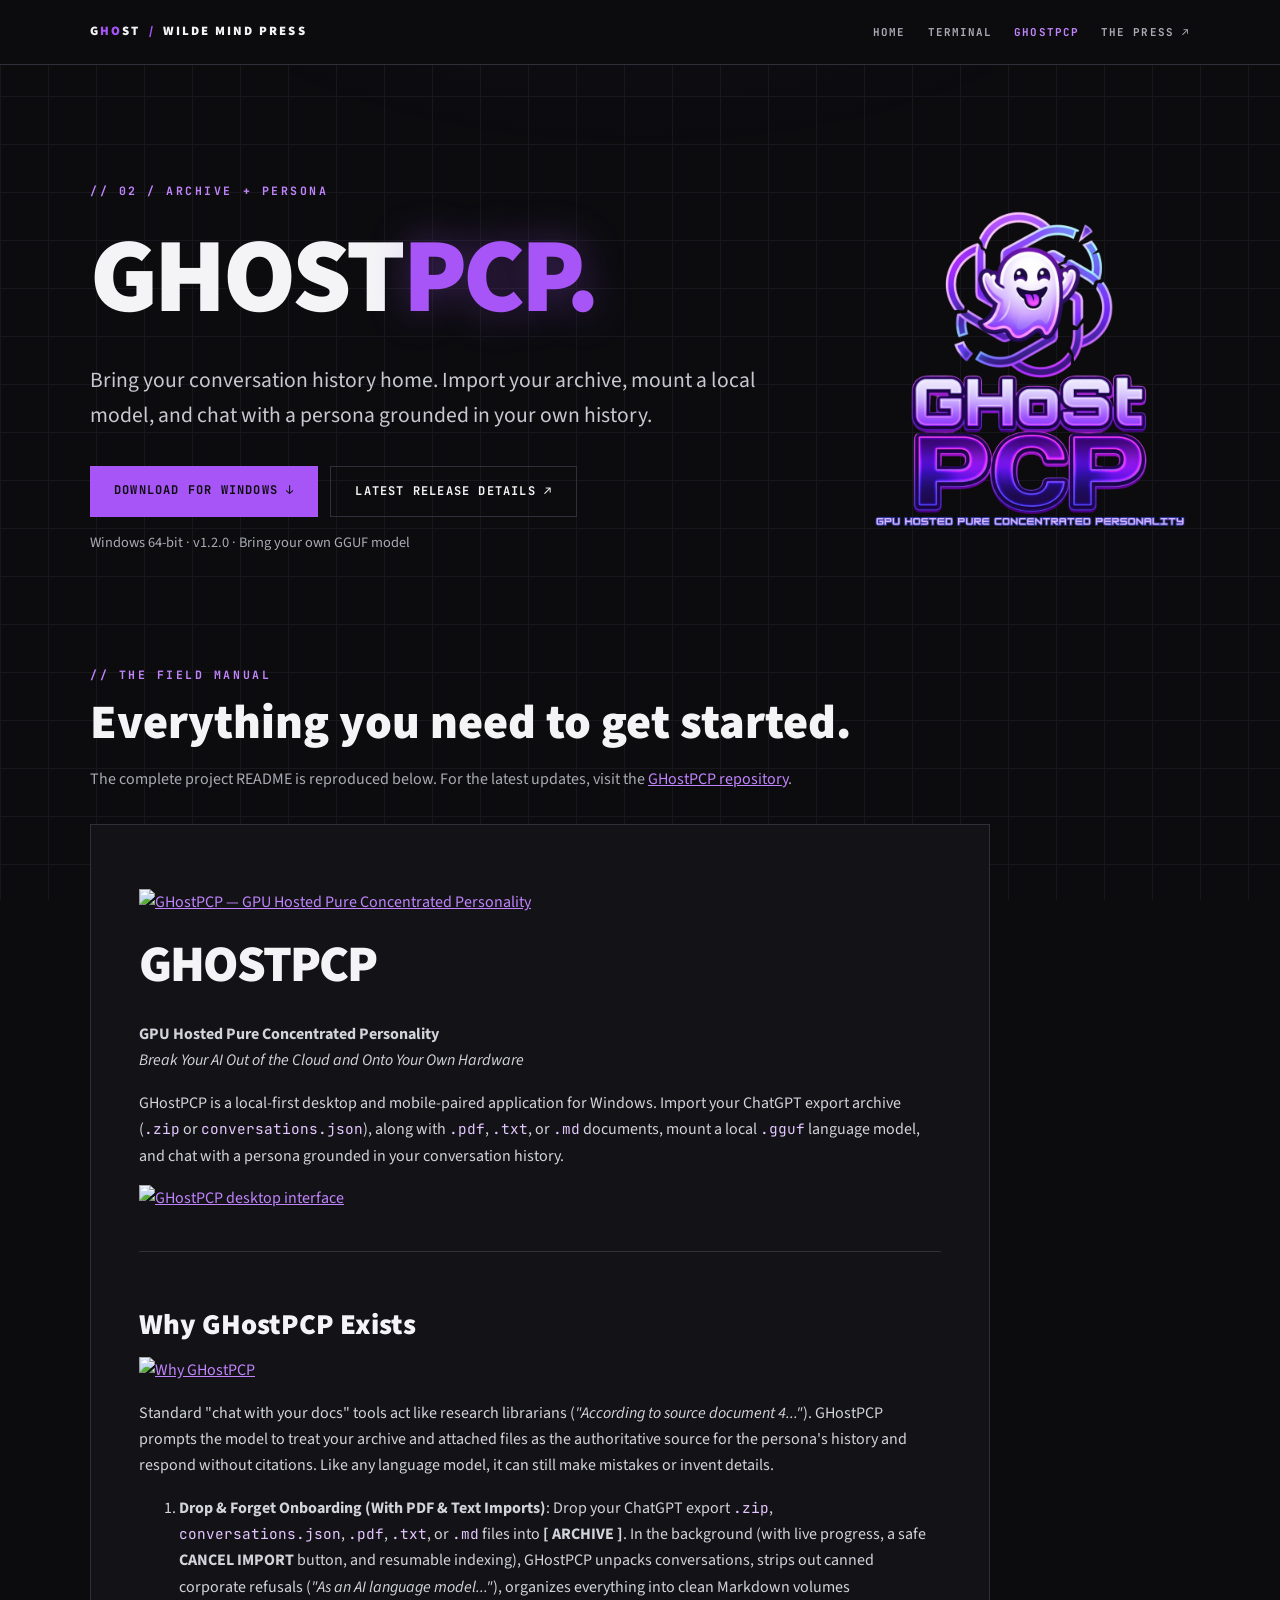
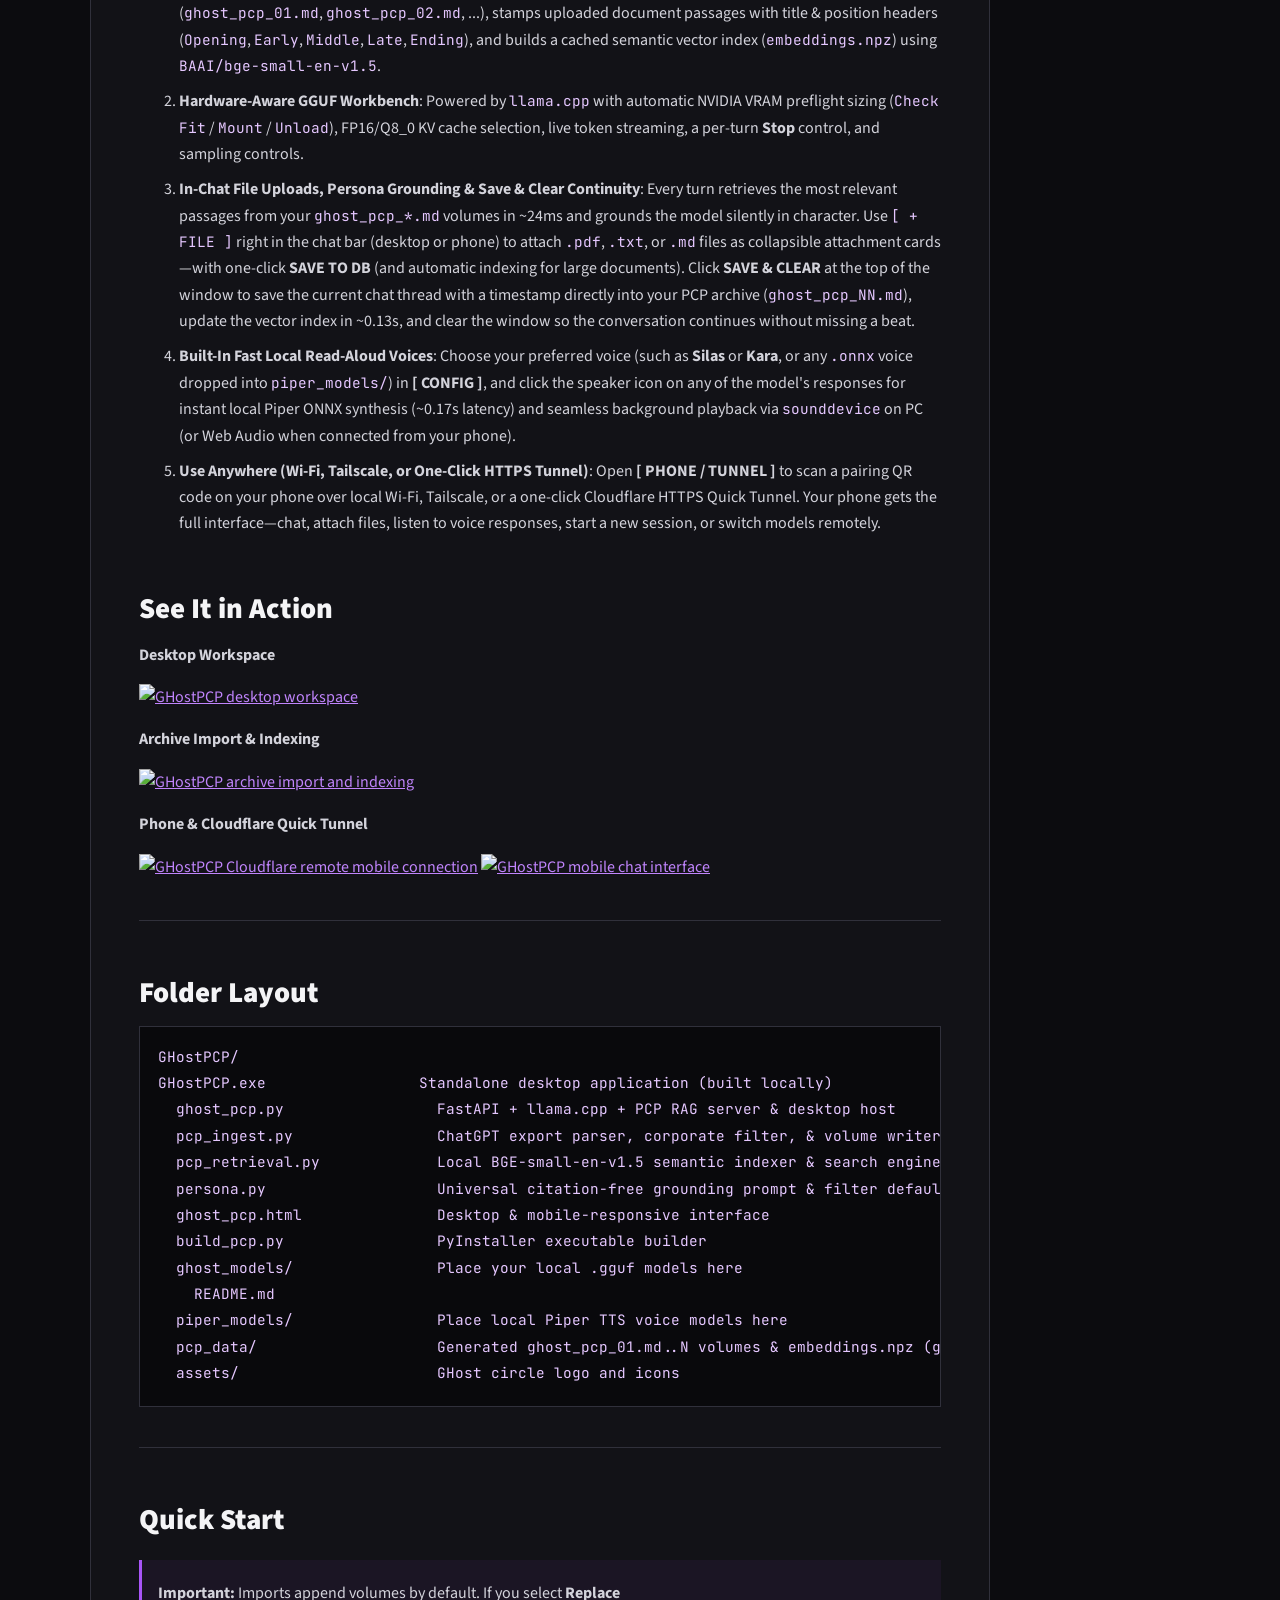
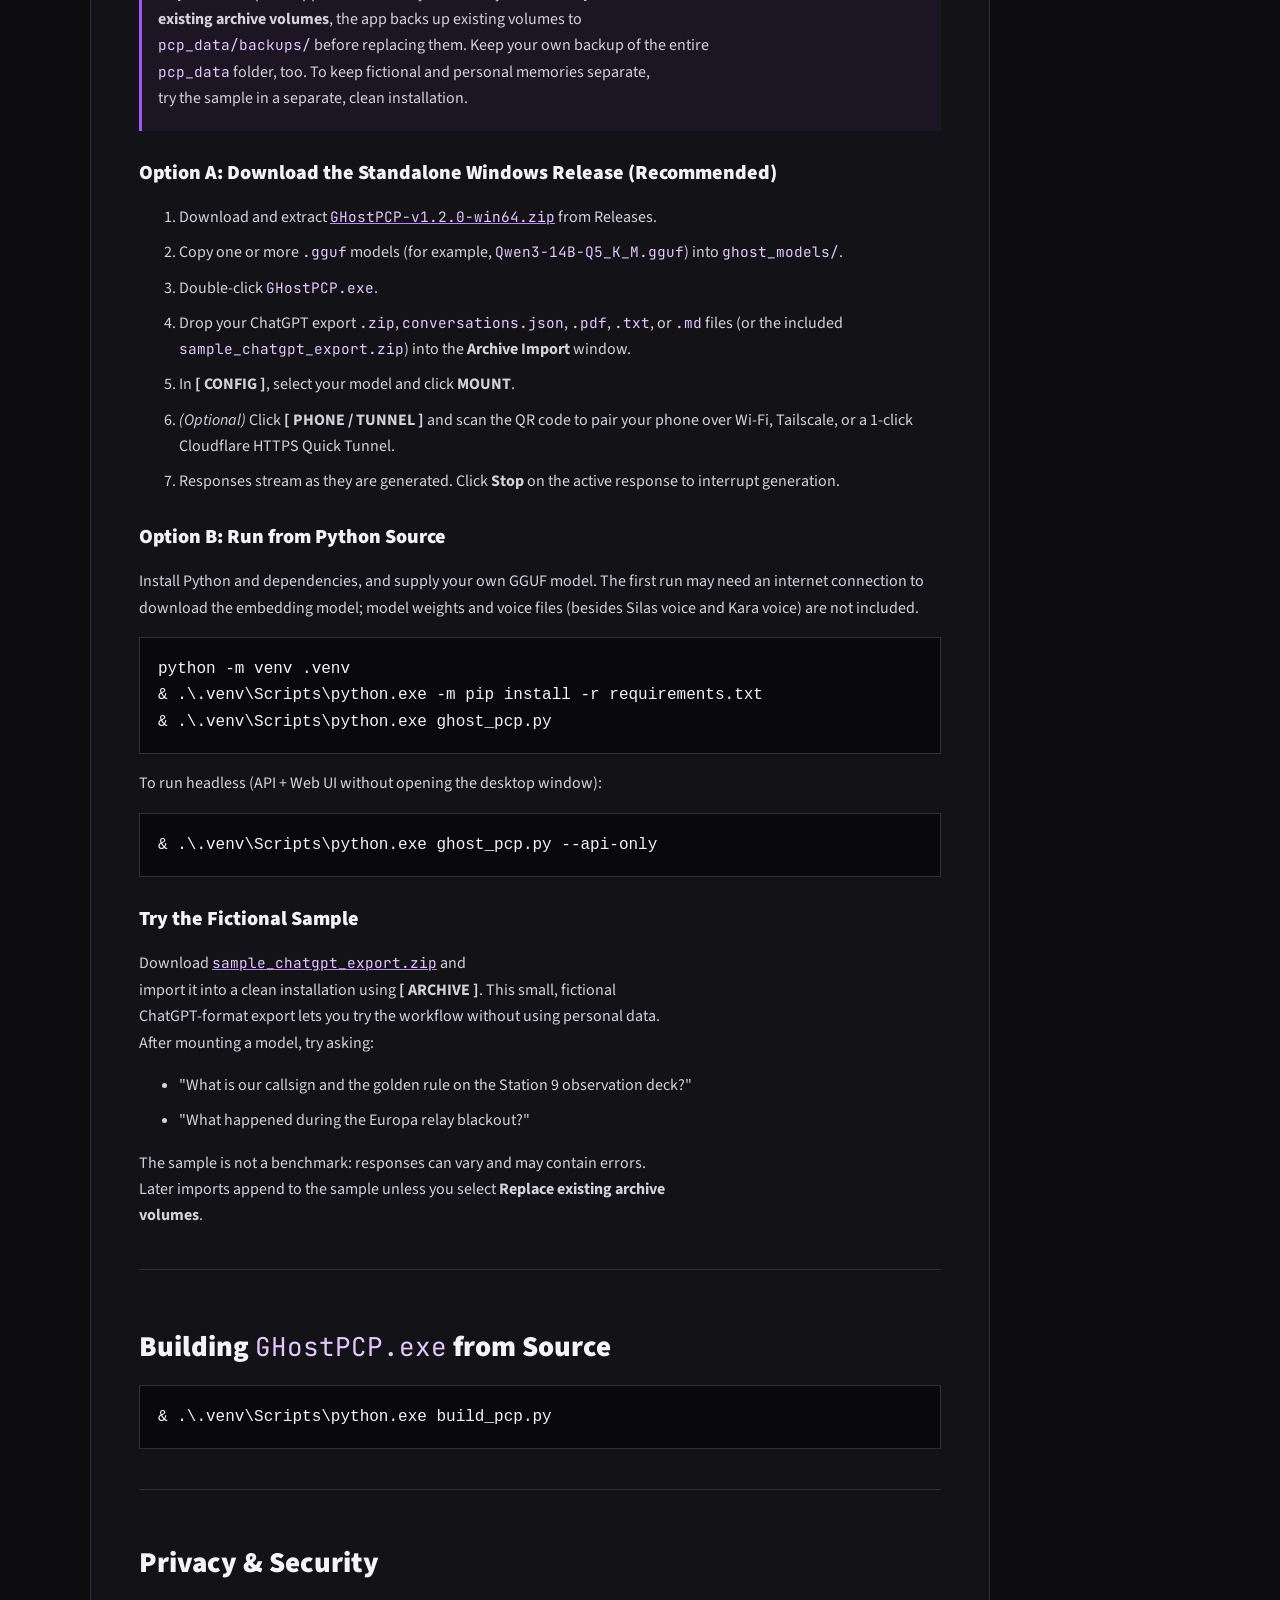
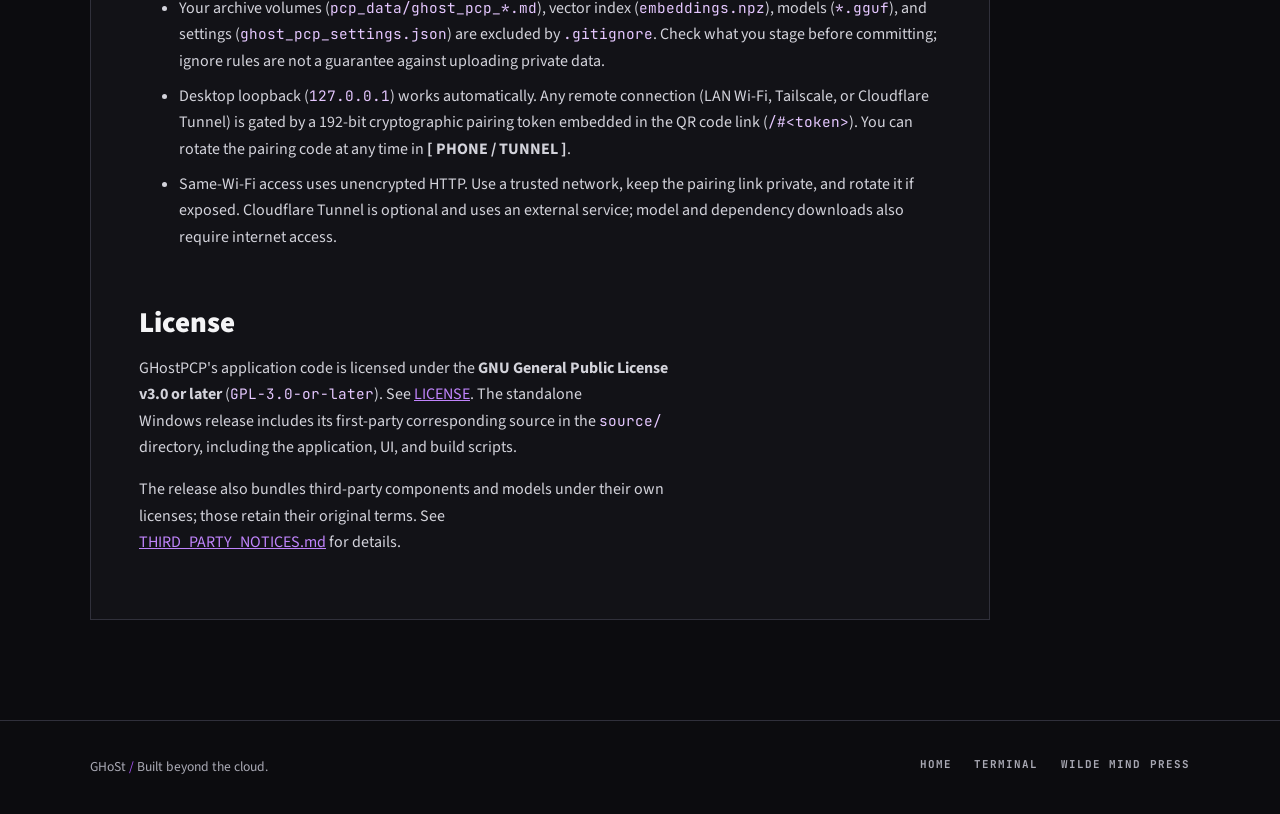
==== commit 3305c89c: "Update GHoSt product release downloads Co-authored-by: Copilot <223556219+Copilot@users.noreply.gith" ====
--- a/ghostpcp.html
+++ b/ghostpcp.html
@@ -9,7 +9,7 @@
   <link rel="preconnect" href="https://fonts.googleapis.com">
   <link rel="preconnect" href="https://fonts.gstatic.com" crossorigin>
   <link href="https://fonts.googleapis.com/css2?family=Source+Sans+3:wght@400;600;700;900&family=JetBrains+Mono:wght@400;700&display=swap" rel="stylesheet">
-  <link rel="stylesheet" href="style.css">
+  <link rel="stylesheet" href="style.css?v=20261117-2">
 </head>
 <body>
   <a class="skip-link" href="#main">Skip to content</a>
@@ -31,12 +31,12 @@
       <h1>GHost<span>PCP.</span></h1>
       <p class="lede">Bring your conversation history home. Import your archive, mount a local model, and chat with a persona grounded in your own history.</p>
       <div class="button-row">
-        <a class="button" href="https://github.com/realkellyspear/GHostPCP/releases/download/v1.1.0/GHostPCP-v1.1.0-win64.zip">Download for Windows ↓</a>
+        <a class="button" href="https://github.com/realkellyspear/GHostPCP/releases/download/v1.2.0/GHostPCP-v1.2.0-win64.zip">Download for Windows ↓</a>
         <a class="button button-outline" href="https://github.com/realkellyspear/GHostPCP/releases/latest">Latest release details ↗</a>
       </div>
-      <p class="fine-print">Windows 64-bit · v1.1.0 · Bring your own GGUF model</p>
+      <p class="fine-print">Windows 64-bit · v1.2.0 · Bring your own GGUF model</p>
       </div>
-      <img class="product-art" src="assets/ghostpcp_vertical.png" width="800" height="800" alt="GHostPCP's purple ghost mascot and logo">
+      <img class="product-art" src="assets/ghostpcp_vertical.png" width="320" height="320" alt="GHostPCP's purple ghost mascot and logo">
     </section>
     <section class="docs-section" aria-labelledby="docs-title">
       <p class="kicker">// the field manual</p>
@@ -94,7 +94,7 @@
 </blockquote>
 <h3 dir="auto">Option A: Download the Standalone Windows Release (Recommended)</h3>
 <ol dir="auto">
-<li>Download and extract <strong><a href="https://github.com/realkellyspear/GHostPCP/releases/latest"><code class="notranslate">GHostPCP-v1.1.0-win64.zip</code></a></strong> from Releases.</li>
+<li>Download and extract <strong><a href="https://github.com/realkellyspear/GHostPCP/releases/latest"><code class="notranslate">GHostPCP-v1.2.0-win64.zip</code></a></strong> from Releases.</li>
 <li>Copy one or more <code class="notranslate">.gguf</code> models (for example, <code class="notranslate">Qwen3-14B-Q5_K_M.gguf</code>) into <code class="notranslate">ghost_models/</code>.</li>
 <li>Double-click <strong><code class="notranslate">GHostPCP.exe</code></strong>.</li>
 <li>Drop your ChatGPT export <code class="notranslate">.zip</code>, <code class="notranslate">conversations.json</code>, <code class="notranslate">.pdf</code>, <code class="notranslate">.txt</code>, or <code class="notranslate">.md</code> files (or the included <code class="notranslate">sample_chatgpt_export.zip</code>) into the <strong>Archive Import</strong> window.</li>
--- a/style.css
+++ b/style.css
@@ -61,14 +61,15 @@
 .nav-links a, .footer-inner a { color: var(--muted); font: 700 .68rem/1.5 "JetBrains Mono", monospace; letter-spacing: .1em; text-transform: uppercase; text-decoration: none; }
 .nav-links a:hover, .nav-links a[aria-current="page"], .footer-inner a:hover { color: var(--bright); }
 .hero { padding: 70px 0 110px; }
-.suite-banner { display: block; max-width: 1100px; margin: 0 auto 60px; }
-.suite-banner img { display: block; width: 100%; height: auto; }
+.suite-banner { display: block; max-width: 800px; margin: 0 auto 40px; }
+.suite-banner img { display: block; width: 100%; max-width: 100%; height: auto; }
 .product-hero { display: grid; grid-template-columns: minmax(0, 1fr) minmax(0, min(320px, 35%)); align-items: center; gap: 30px; padding: 105px 0 85px; }
 .product-copy { min-width: 0; }
-.product-art { display: block; width: 100%; height: auto; }
+.product-art { display: block; width: 100%; max-width: 320px; height: auto; }
 .kicker, .card-number { color: var(--bright); font: 700 .72rem/1.5 "JetBrains Mono", monospace; letter-spacing: .22em; text-transform: uppercase; }
 h1, h2, h3 { font-weight: 900; line-height: 1.08; }
 h1 { margin: 22px 0 28px; font-size: clamp(3.2rem, 9vw, 6.6rem); letter-spacing: -.035em; text-transform: uppercase; }
+.hero h1.kicker { margin: 0 0 20px; font: 700 .72rem/1.5 "JetBrains Mono", monospace; letter-spacing: .22em; }
 h1 span { color: var(--purple); text-shadow: 0 0 40px rgba(var(--glow), .35); }
 h2 { font-size: clamp(2rem, 4vw, 3rem); margin: 15px 0; }
 .lede { max-width: 680px; color: #c8c8d1; font-size: clamp(1.15rem, 2vw, 1.35rem); }
@@ -85,7 +86,7 @@
 .section-heading > p { color: var(--muted); }
 .tool-grid { display: grid; grid-template-columns: repeat(2, minmax(0, 1fr)); gap: 20px; }
 .tool-card { display: flex; flex-direction: column; padding: 32px; border: 1px solid var(--line); background: var(--panel); }
-.card-art { width: min(100%, 180px); height: auto; align-self: center; margin-bottom: 18px; }
+.card-art { display: block; width: 180px; max-width: 100%; height: auto; align-self: center; margin-bottom: 18px; }
 .tool-card h3 { margin: 20px 0 8px; font-size: 1.8rem; }
 .tool-card > p:not(.card-number) { color: #c8c8d1; }
 .text-link { margin-top: auto; padding-top: 20px; color: var(--bright); font: 700 .75rem/1.5 "JetBrains Mono", monospace; letter-spacing: .08em; text-decoration: none; text-transform: uppercase; }
@@ -109,7 +110,7 @@
   .nav { align-items: flex-start; flex-direction: column; padding-block: 16px; }
   .nav-links { gap: 12px 18px; }
   .hero { padding: 40px 0 80px; }
-  .suite-banner { max-width: 430px; margin-bottom: 40px; }
+  .suite-banner { max-width: 320px; margin-bottom: 40px; }
   .product-hero { grid-template-columns: 1fr; padding: 70px 0; }
   .product-art { width: min(100%, 280px); justify-self: center; }
   .section-heading { align-items: flex-start; flex-direction: column; }
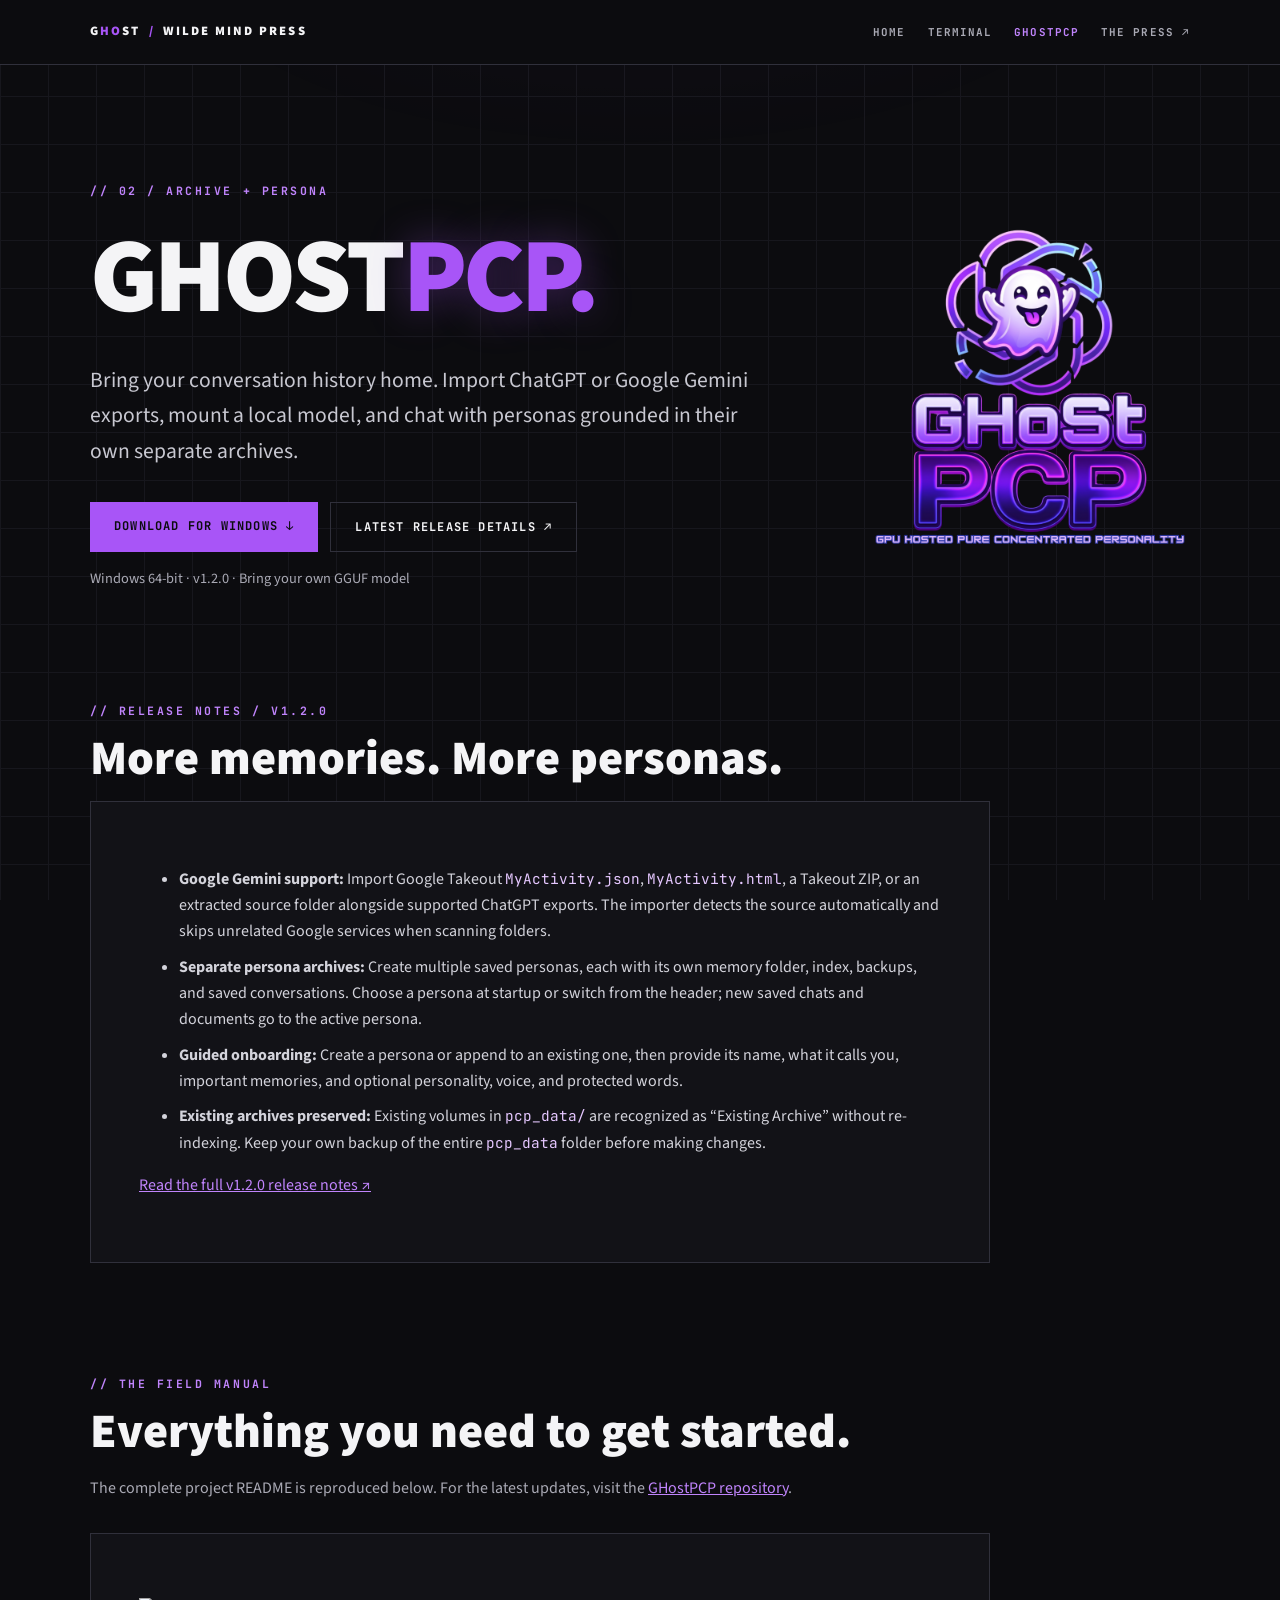
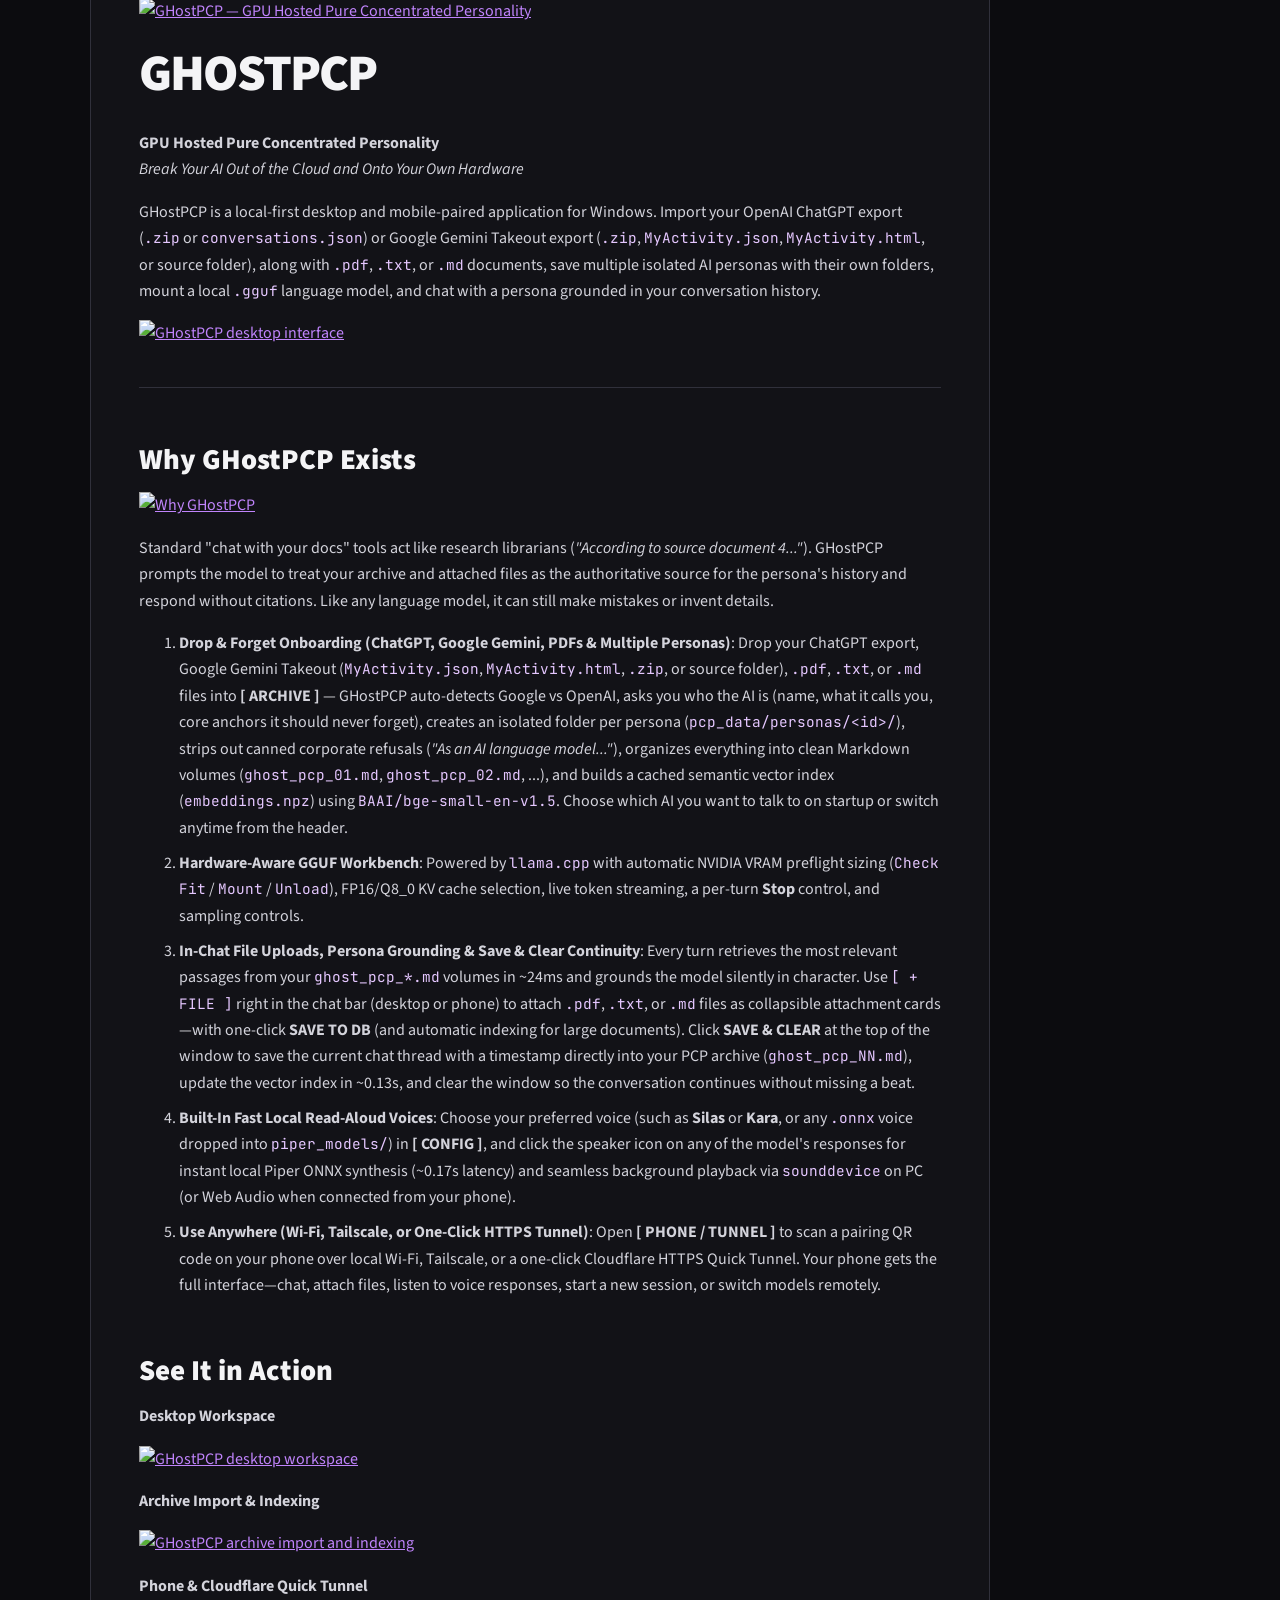
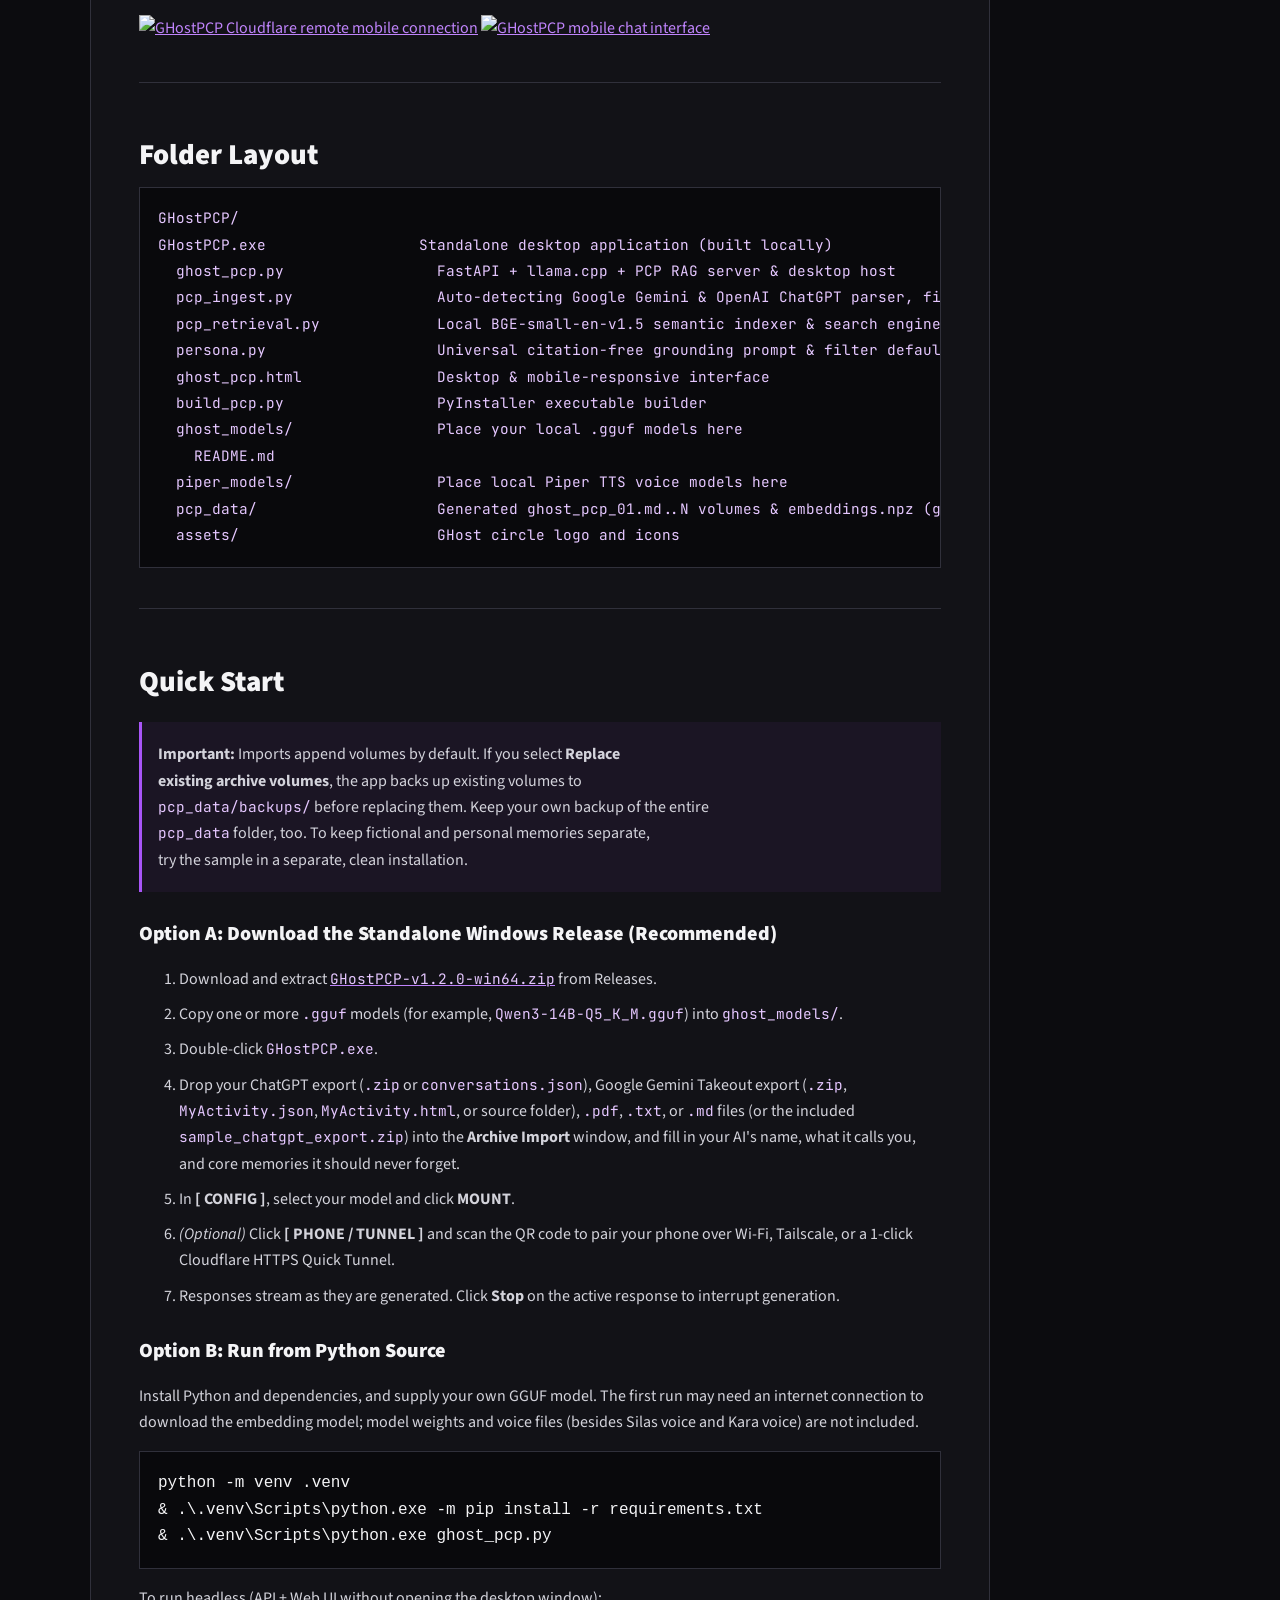
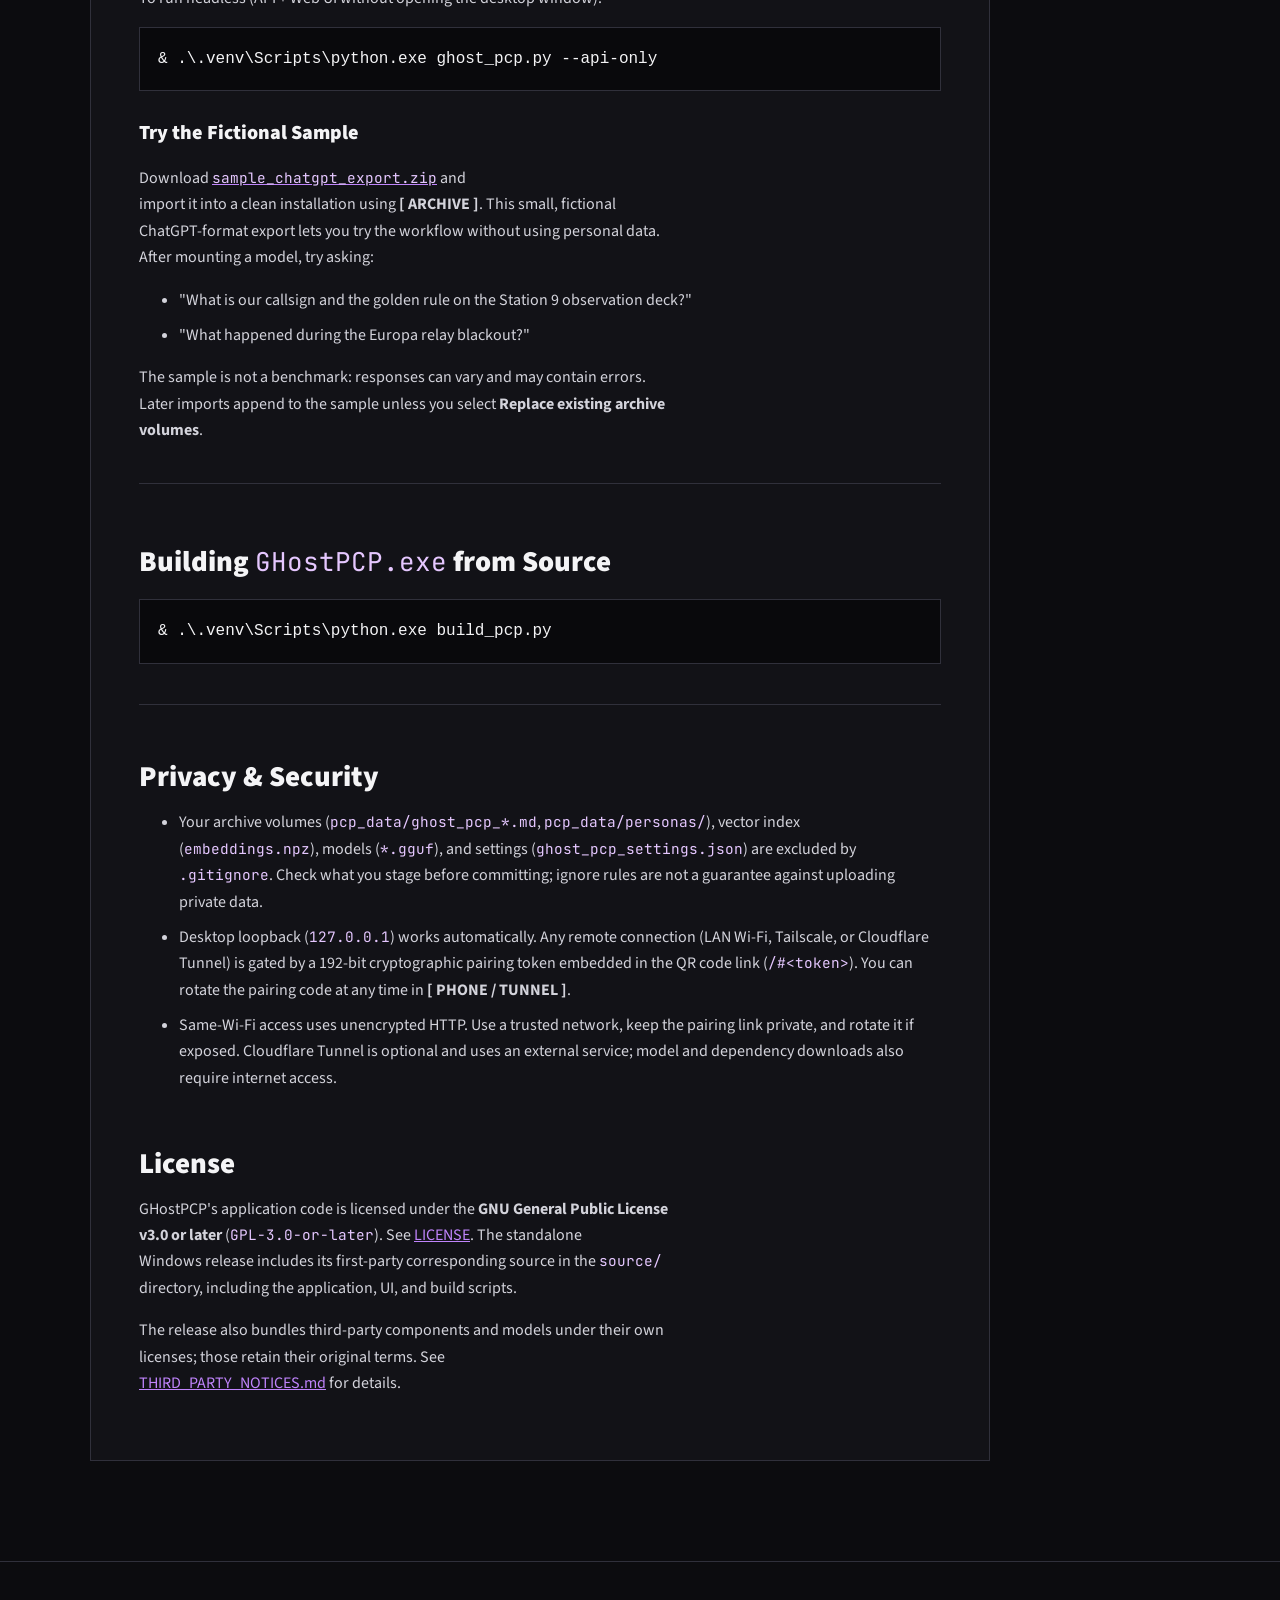
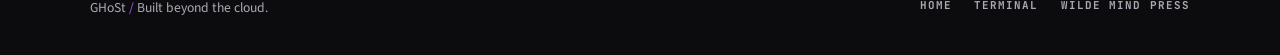
==== commit db6840e5: "Update product pages for latest GHoSt releases Co-authored-by: Copilot <223556219+Copilot@users.nore" ====
--- a/ghostpcp.html
+++ b/ghostpcp.html
@@ -3,7 +3,7 @@
 <head>
   <meta charset="utf-8">
   <meta name="viewport" content="width=device-width, initial-scale=1">
-  <meta name="description" content="Download GHostPCP, a local-first AI chat app grounded in your conversation archive.">
+  <meta name="description" content="Download GHostPCP: import ChatGPT and Gemini exports and chat with multiple locally grounded AI personas.">
   <title>GHostPCP | GHoSt</title>
   <link rel="icon" href="https://wildemindpress.com/favicon_new.png">
   <link rel="preconnect" href="https://fonts.googleapis.com">
@@ -29,7 +29,7 @@
       <div class="product-copy">
       <p class="kicker">// 02 / archive + persona</p>
       <h1>GHost<span>PCP.</span></h1>
-      <p class="lede">Bring your conversation history home. Import your archive, mount a local model, and chat with a persona grounded in your own history.</p>
+      <p class="lede">Bring your conversation history home. Import ChatGPT or Google Gemini exports, mount a local model, and chat with personas grounded in their own separate archives.</p>
       <div class="button-row">
         <a class="button" href="https://github.com/realkellyspear/GHostPCP/releases/download/v1.2.0/GHostPCP-v1.2.0-win64.zip">Download for Windows ↓</a>
         <a class="button button-outline" href="https://github.com/realkellyspear/GHostPCP/releases/latest">Latest release details ↗</a>
@@ -37,6 +37,19 @@
       <p class="fine-print">Windows 64-bit · v1.2.0 · Bring your own GGUF model</p>
       </div>
       <img class="product-art" src="assets/ghostpcp_vertical.png" width="320" height="320" alt="GHostPCP's purple ghost mascot and logo">
+    </section>
+    <section class="docs-section" aria-labelledby="release-title">
+      <p class="kicker">// release notes / v1.2.0</p>
+      <h2 id="release-title">More memories. More personas.</h2>
+      <div class="readme">
+        <ul>
+          <li><strong>Google Gemini support:</strong> Import Google Takeout <code>MyActivity.json</code>, <code>MyActivity.html</code>, a Takeout ZIP, or an extracted source folder alongside supported ChatGPT exports. The importer detects the source automatically and skips unrelated Google services when scanning folders.</li>
+          <li><strong>Separate persona archives:</strong> Create multiple saved personas, each with its own memory folder, index, backups, and saved conversations. Choose a persona at startup or switch from the header; new saved chats and documents go to the active persona.</li>
+          <li><strong>Guided onboarding:</strong> Create a persona or append to an existing one, then provide its name, what it calls you, important memories, and optional personality, voice, and protected words.</li>
+          <li><strong>Existing archives preserved:</strong> Existing volumes in <code>pcp_data/</code> are recognized as “Existing Archive” without re-indexing. Keep your own backup of the entire <code>pcp_data</code> folder before making changes.</li>
+        </ul>
+        <p><a href="https://github.com/realkellyspear/GHostPCP/releases/tag/v1.2.0">Read the full v1.2.0 release notes ↗</a></p>
+      </div>
     </section>
     <section class="docs-section" aria-labelledby="docs-title">
       <p class="kicker">// the field manual</p>
@@ -47,14 +60,14 @@
 <h1 dir="auto">GHostPCP</h1>
 <p dir="auto"><strong>GPU Hosted Pure Concentrated Personality</strong><br>
 <em>Break Your AI Out of the Cloud and Onto Your Own Hardware</em></p>
-<p dir="auto">GHostPCP is a local-first desktop and mobile-paired application for Windows. Import your ChatGPT export archive (<code class="notranslate">.zip</code> or <code class="notranslate">conversations.json</code>), along with <code class="notranslate">.pdf</code>, <code class="notranslate">.txt</code>, or <code class="notranslate">.md</code> documents, mount a local <code class="notranslate">.gguf</code> language model, and chat with a persona grounded in your conversation history.</p>
+<p dir="auto">GHostPCP is a local-first desktop and mobile-paired application for Windows. Import your OpenAI ChatGPT export (<code class="notranslate">.zip</code> or <code class="notranslate">conversations.json</code>) or Google Gemini Takeout export (<code class="notranslate">.zip</code>, <code class="notranslate">MyActivity.json</code>, <code class="notranslate">MyActivity.html</code>, or source folder), along with <code class="notranslate">.pdf</code>, <code class="notranslate">.txt</code>, or <code class="notranslate">.md</code> documents, save multiple isolated AI personas with their own folders, mount a local <code class="notranslate">.gguf</code> language model, and chat with a persona grounded in your conversation history.</p>
 <p dir="auto"><a target="_blank" rel="noopener noreferrer" href="https://raw.githubusercontent.com/realkellyspear/GHostPCP/main/GHostPCP%20Promo/ghost_pcp_first_screen.png"><img src="https://raw.githubusercontent.com/realkellyspear/GHostPCP/main/GHostPCP%20Promo/ghost_pcp_first_screen.png" alt="GHostPCP desktop interface" style="max-width: 100%;"></a></p>
 <hr>
 <h2 dir="auto">Why GHostPCP Exists</h2>
 <p dir="auto"><a target="_blank" rel="noopener noreferrer" href="https://raw.githubusercontent.com/realkellyspear/GHostPCP/main/GHostPCP%20Promo/why_gpcp.png"><img src="https://raw.githubusercontent.com/realkellyspear/GHostPCP/main/GHostPCP%20Promo/why_gpcp.png" alt="Why GHostPCP" style="max-width: 100%;"></a></p>
 <p dir="auto">Standard "chat with your docs" tools act like research librarians (<em>"According to source document 4..."</em>). GHostPCP prompts the model to treat your archive and attached files as the authoritative source for the persona's history and respond without citations. Like any language model, it can still make mistakes or invent details.</p>
 <ol dir="auto">
-<li><strong>Drop &amp; Forget Onboarding (With PDF &amp; Text Imports)</strong>: Drop your ChatGPT export <code class="notranslate">.zip</code>, <code class="notranslate">conversations.json</code>, <code class="notranslate">.pdf</code>, <code class="notranslate">.txt</code>, or <code class="notranslate">.md</code> files into <strong>[ ARCHIVE ]</strong>. In the background (with live progress, a safe <strong>CANCEL IMPORT</strong> button, and resumable indexing), GHostPCP unpacks conversations, strips out canned corporate refusals (<em>"As an AI language model..."</em>), organizes everything into clean Markdown volumes (<code class="notranslate">ghost_pcp_01.md</code>, <code class="notranslate">ghost_pcp_02.md</code>, ...), stamps uploaded document passages with title &amp; position headers (<code class="notranslate">Opening</code>, <code class="notranslate">Early</code>, <code class="notranslate">Middle</code>, <code class="notranslate">Late</code>, <code class="notranslate">Ending</code>), and builds a cached semantic vector index (<code class="notranslate">embeddings.npz</code>) using <code class="notranslate">BAAI/bge-small-en-v1.5</code>.</li>
+<li><strong>Drop &amp; Forget Onboarding (ChatGPT, Google Gemini, PDFs &amp; Multiple Personas)</strong>: Drop your ChatGPT export, Google Gemini Takeout (<code class="notranslate">MyActivity.json</code>, <code class="notranslate">MyActivity.html</code>, <code class="notranslate">.zip</code>, or source folder), <code class="notranslate">.pdf</code>, <code class="notranslate">.txt</code>, or <code class="notranslate">.md</code> files into <strong>[ ARCHIVE ]</strong> — GHostPCP auto-detects Google vs OpenAI, asks you who the AI is (name, what it calls you, core anchors it should never forget), creates an isolated folder per persona (<code class="notranslate">pcp_data/personas/&lt;id&gt;/</code>), strips out canned corporate refusals (<em>"As an AI language model..."</em>), organizes everything into clean Markdown volumes (<code class="notranslate">ghost_pcp_01.md</code>, <code class="notranslate">ghost_pcp_02.md</code>, ...), and builds a cached semantic vector index (<code class="notranslate">embeddings.npz</code>) using <code class="notranslate">BAAI/bge-small-en-v1.5</code>. Choose which AI you want to talk to on startup or switch anytime from the header.</li>
 <li><strong>Hardware-Aware GGUF Workbench</strong>: Powered by <code class="notranslate">llama.cpp</code> with automatic NVIDIA VRAM preflight sizing (<code class="notranslate">Check Fit</code> / <code class="notranslate">Mount</code> / <code class="notranslate">Unload</code>), FP16/Q8_0 KV cache selection, live token streaming, a per-turn <strong>Stop</strong> control, and sampling controls.</li>
 <li><strong>In-Chat File Uploads, Persona Grounding &amp; Save &amp; Clear Continuity</strong>: Every turn retrieves the most relevant passages from your <code class="notranslate">ghost_pcp_*.md</code> volumes in ~24ms and grounds the model silently in character. Use <strong><code class="notranslate">[ + FILE ]</code></strong> right in the chat bar (desktop or phone) to attach <code class="notranslate">.pdf</code>, <code class="notranslate">.txt</code>, or <code class="notranslate">.md</code> files as collapsible attachment cards—with one-click <strong>SAVE TO DB</strong> (and automatic indexing for large documents). Click <strong>SAVE &amp; CLEAR</strong> at the top of the window to save the current chat thread with a timestamp directly into your PCP archive (<code class="notranslate">ghost_pcp_NN.md</code>), update the vector index in ~0.13s, and clear the window so the conversation continues without missing a beat.</li>
 <li><strong>Built-In Fast Local Read-Aloud Voices</strong>: Choose your preferred voice (such as <strong>Silas</strong> or <strong>Kara</strong>, or any <code class="notranslate">.onnx</code> voice dropped into <code class="notranslate">piper_models/</code>) in <strong>[ CONFIG ]</strong>, and click the speaker icon on any of the model's responses for instant local Piper ONNX synthesis (~0.17s latency) and seamless background playback via <code class="notranslate">sounddevice</code> on PC (or Web Audio when connected from your phone).</li>
@@ -72,7 +85,7 @@
 <pre lang="text" class="notranslate"><code class="notranslate">GHostPCP/
 GHostPCP.exe                 Standalone desktop application (built locally)
   ghost_pcp.py                 FastAPI + llama.cpp + PCP RAG server &amp; desktop host
-  pcp_ingest.py                ChatGPT export parser, corporate filter, &amp; volume writer
+  pcp_ingest.py                Auto-detecting Google Gemini &amp; OpenAI ChatGPT parser, filter, &amp; volume writer
   pcp_retrieval.py             Local BGE-small-en-v1.5 semantic indexer &amp; search engine
   persona.py                   Universal citation-free grounding prompt &amp; filter defaults
   ghost_pcp.html               Desktop &amp; mobile-responsive interface
@@ -97,7 +110,7 @@
 <li>Download and extract <strong><a href="https://github.com/realkellyspear/GHostPCP/releases/latest"><code class="notranslate">GHostPCP-v1.2.0-win64.zip</code></a></strong> from Releases.</li>
 <li>Copy one or more <code class="notranslate">.gguf</code> models (for example, <code class="notranslate">Qwen3-14B-Q5_K_M.gguf</code>) into <code class="notranslate">ghost_models/</code>.</li>
 <li>Double-click <strong><code class="notranslate">GHostPCP.exe</code></strong>.</li>
-<li>Drop your ChatGPT export <code class="notranslate">.zip</code>, <code class="notranslate">conversations.json</code>, <code class="notranslate">.pdf</code>, <code class="notranslate">.txt</code>, or <code class="notranslate">.md</code> files (or the included <code class="notranslate">sample_chatgpt_export.zip</code>) into the <strong>Archive Import</strong> window.</li>
+<li>Drop your ChatGPT export (<code class="notranslate">.zip</code> or <code class="notranslate">conversations.json</code>), Google Gemini Takeout export (<code class="notranslate">.zip</code>, <code class="notranslate">MyActivity.json</code>, <code class="notranslate">MyActivity.html</code>, or source folder), <code class="notranslate">.pdf</code>, <code class="notranslate">.txt</code>, or <code class="notranslate">.md</code> files (or the included <code class="notranslate">sample_chatgpt_export.zip</code>) into the <strong>Archive Import</strong> window, and fill in your AI's name, what it calls you, and core memories it should never forget.</li>
 <li>In <strong>[ CONFIG ]</strong>, select your model and click <strong>MOUNT</strong>.</li>
 <li><em>(Optional)</em> Click <strong>[ PHONE / TUNNEL ]</strong> and scan the QR code to pair your phone over Wi-Fi, Tailscale, or a 1-click Cloudflare HTTPS Quick Tunnel.</li>
 <li>Responses stream as they are generated. Click <strong>Stop</strong> on the active response to interrupt generation.</li>
@@ -127,7 +140,7 @@
 <hr>
 <h2 dir="auto">Privacy &amp; Security</h2>
 <ul dir="auto">
-<li>Your archive volumes (<code class="notranslate">pcp_data/ghost_pcp_*.md</code>), vector index (<code class="notranslate">embeddings.npz</code>), models (<code class="notranslate">*.gguf</code>), and settings (<code class="notranslate">ghost_pcp_settings.json</code>) are excluded by <code class="notranslate">.gitignore</code>. Check what you stage before committing; ignore rules are not a guarantee against uploading private data.</li>
+<li>Your archive volumes (<code class="notranslate">pcp_data/ghost_pcp_*.md</code>, <code class="notranslate">pcp_data/personas/</code>), vector index (<code class="notranslate">embeddings.npz</code>), models (<code class="notranslate">*.gguf</code>), and settings (<code class="notranslate">ghost_pcp_settings.json</code>) are excluded by <code class="notranslate">.gitignore</code>. Check what you stage before committing; ignore rules are not a guarantee against uploading private data.</li>
 <li>Desktop loopback (<code class="notranslate">127.0.0.1</code>) works automatically. Any remote connection (LAN Wi-Fi, Tailscale, or Cloudflare Tunnel) is gated by a 192-bit cryptographic pairing token embedded in the QR code link (<code class="notranslate">/#&lt;token&gt;</code>). You can rotate the pairing code at any time in <strong>[ PHONE / TUNNEL ]</strong>.</li>
 <li>Same-Wi-Fi access uses unencrypted HTTP. Use a trusted network, keep the pairing link private, and rotate it if exposed. Cloudflare Tunnel is optional and uses an external service; model and dependency downloads also require internet access.</li>
 </ul>
